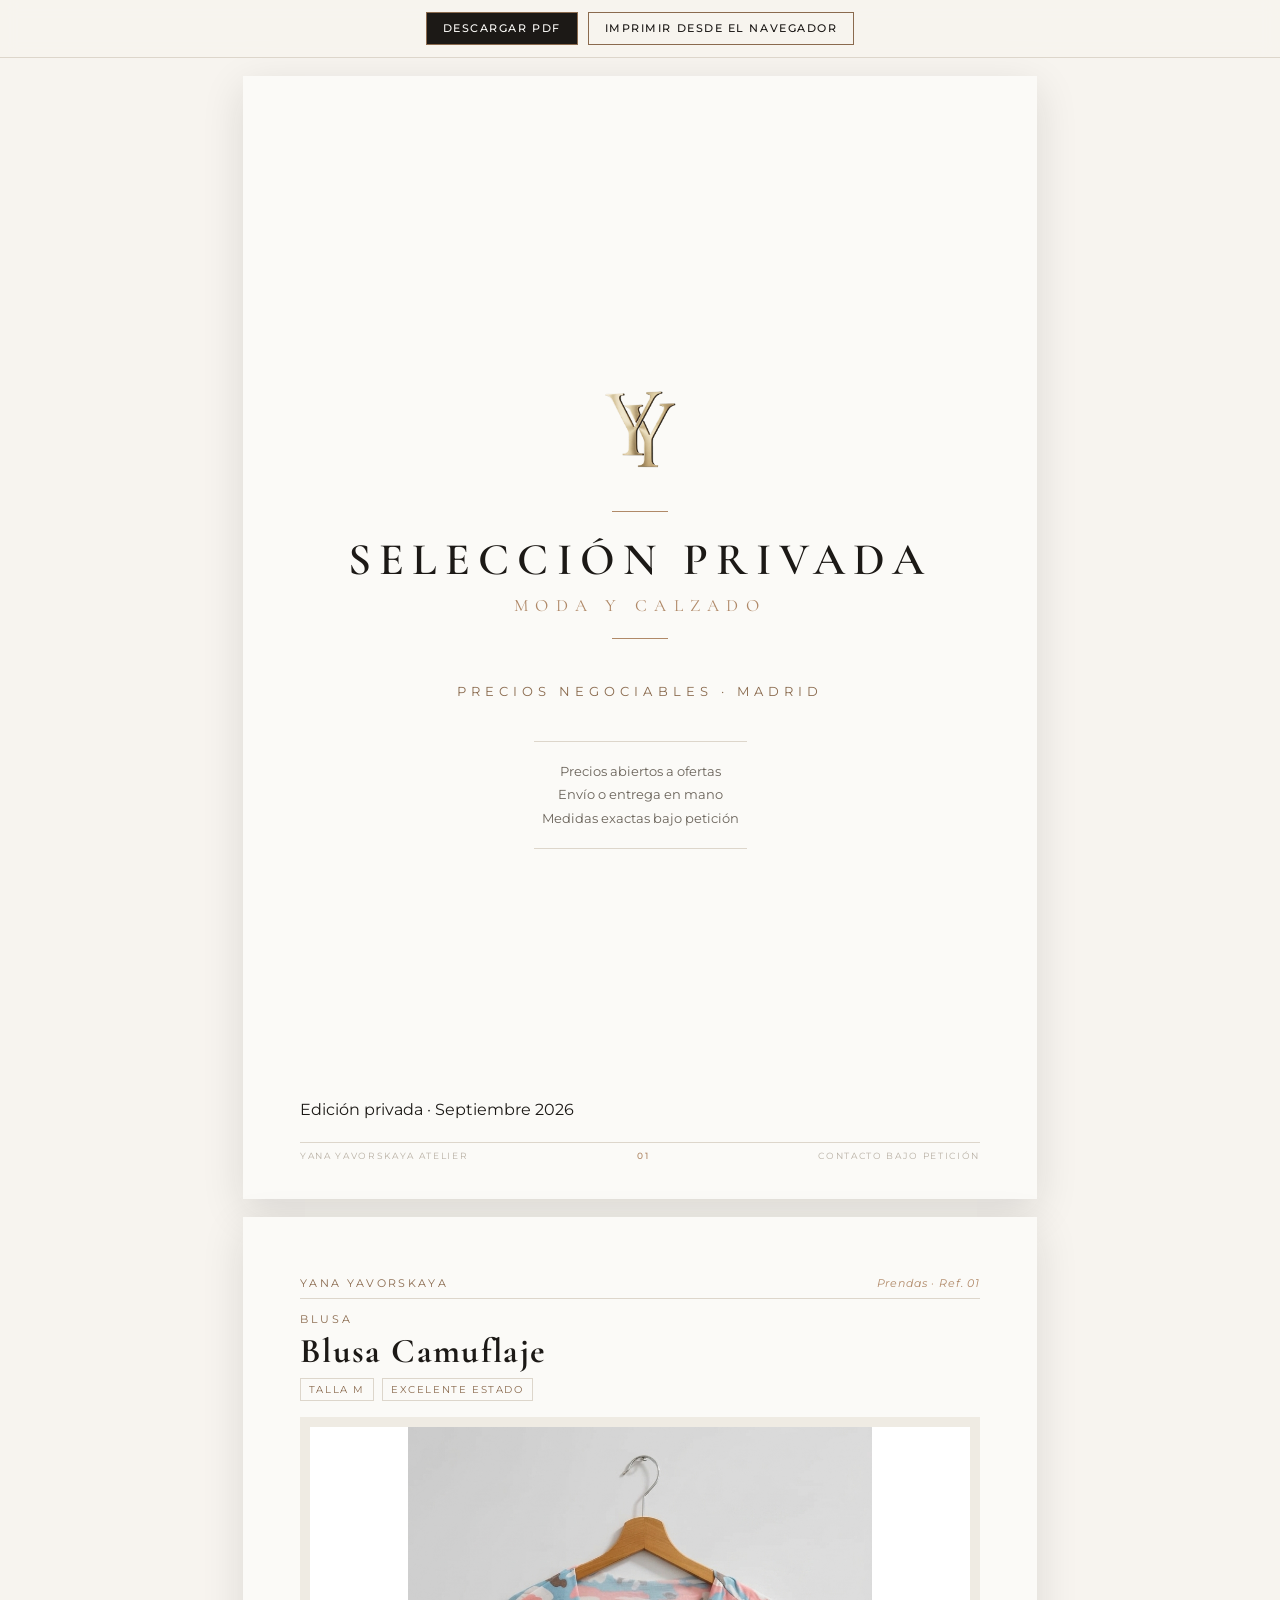
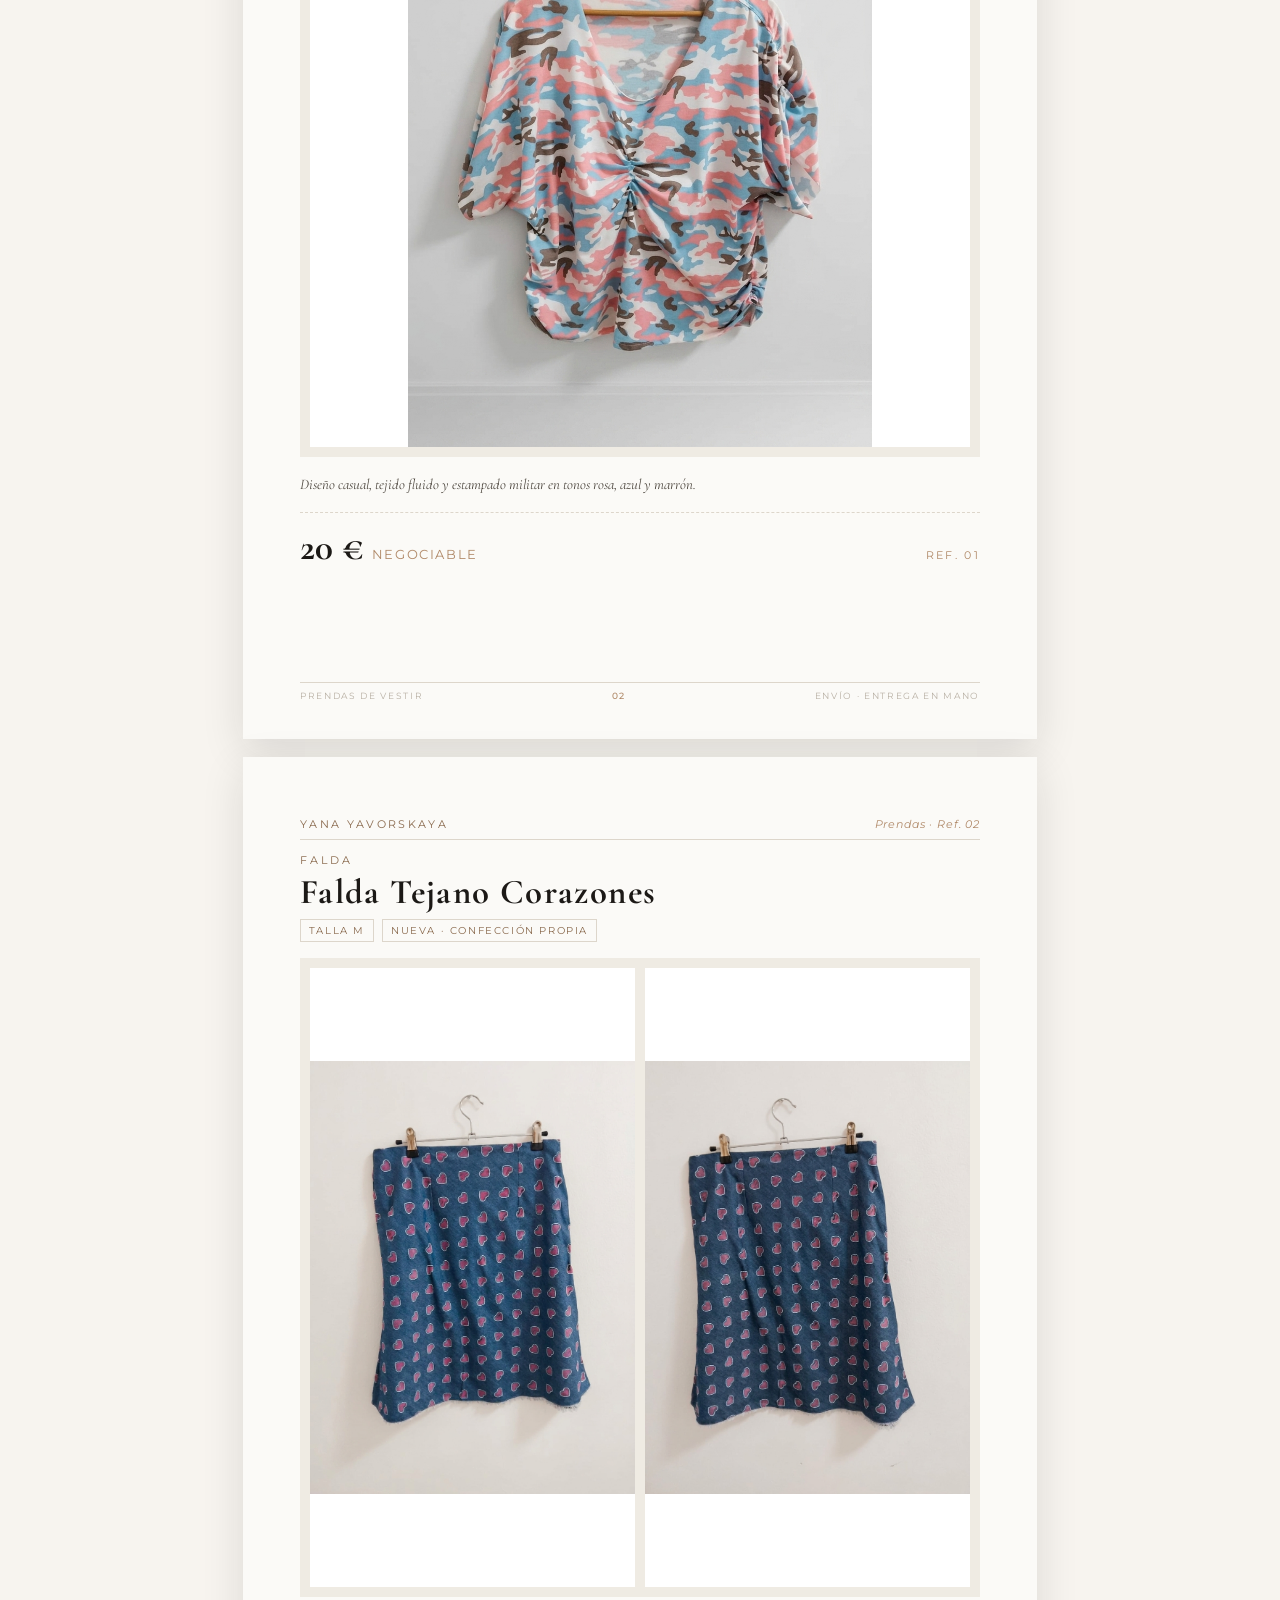
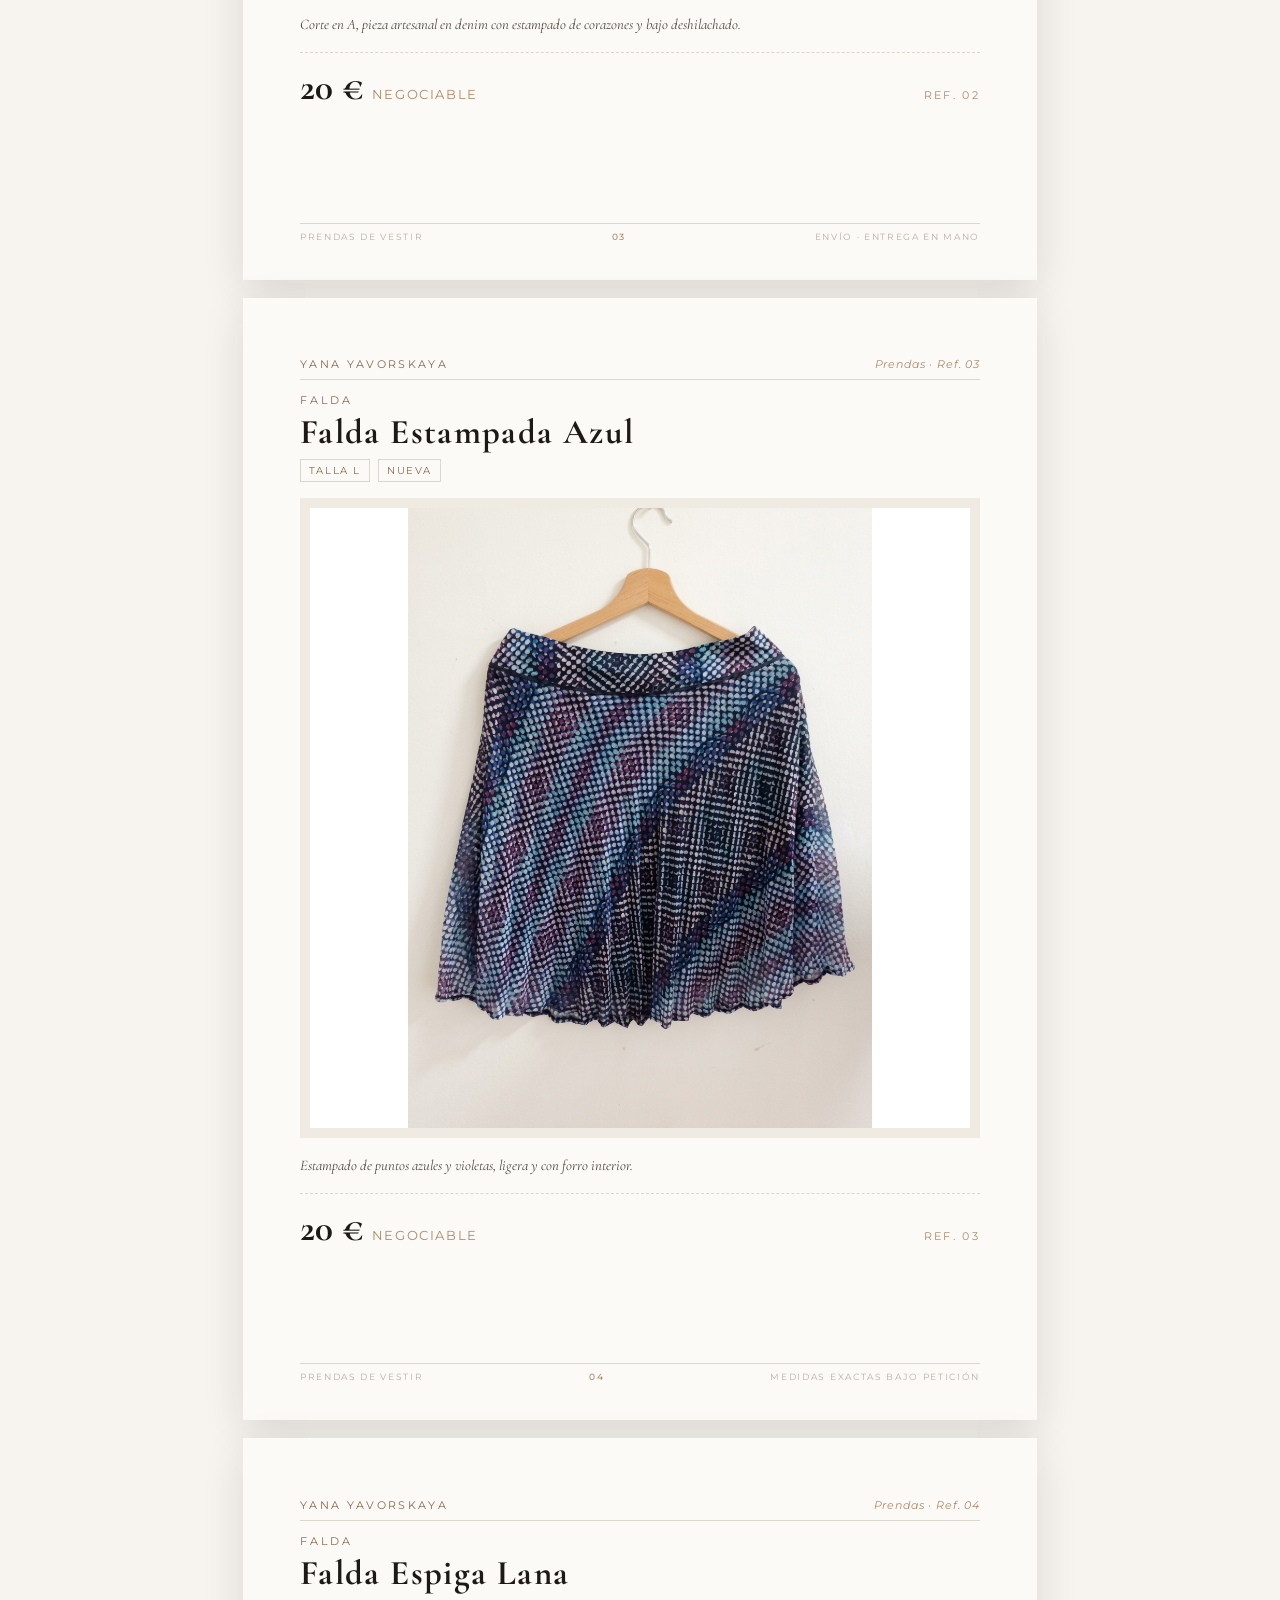
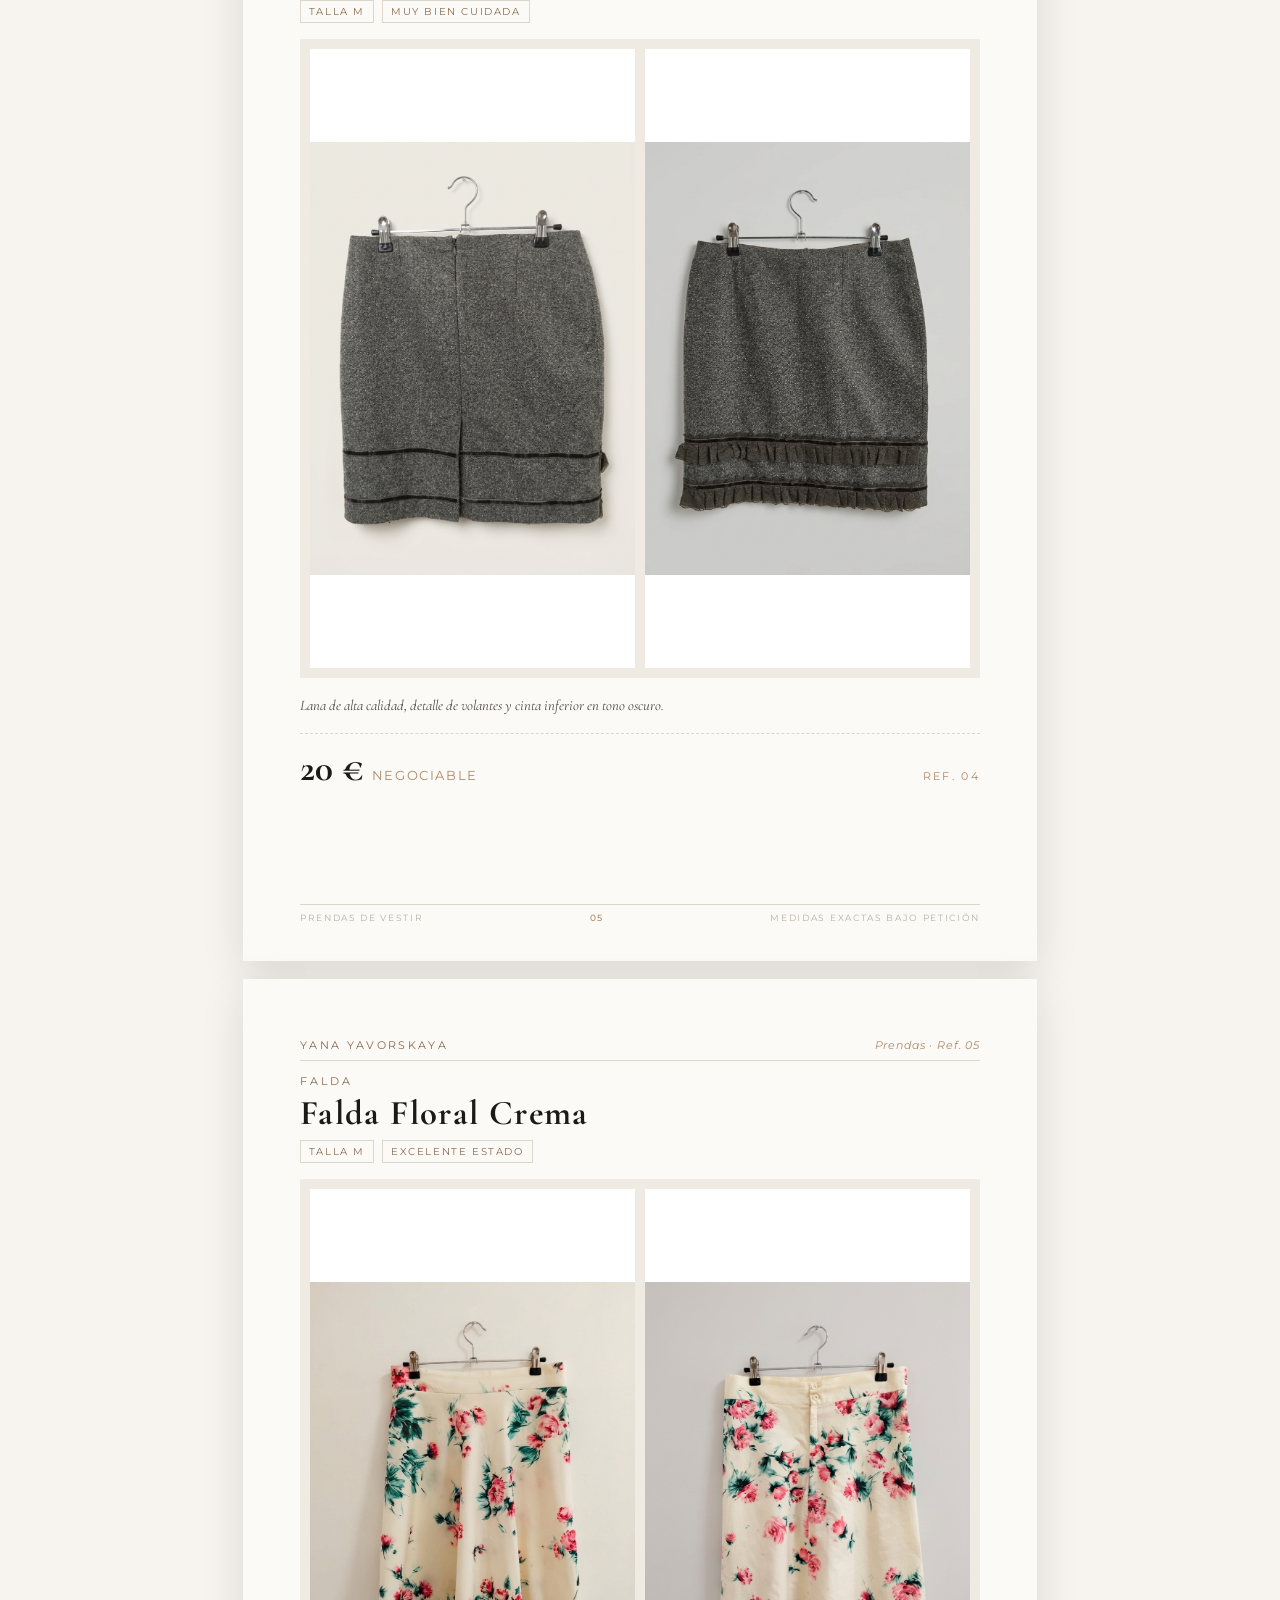
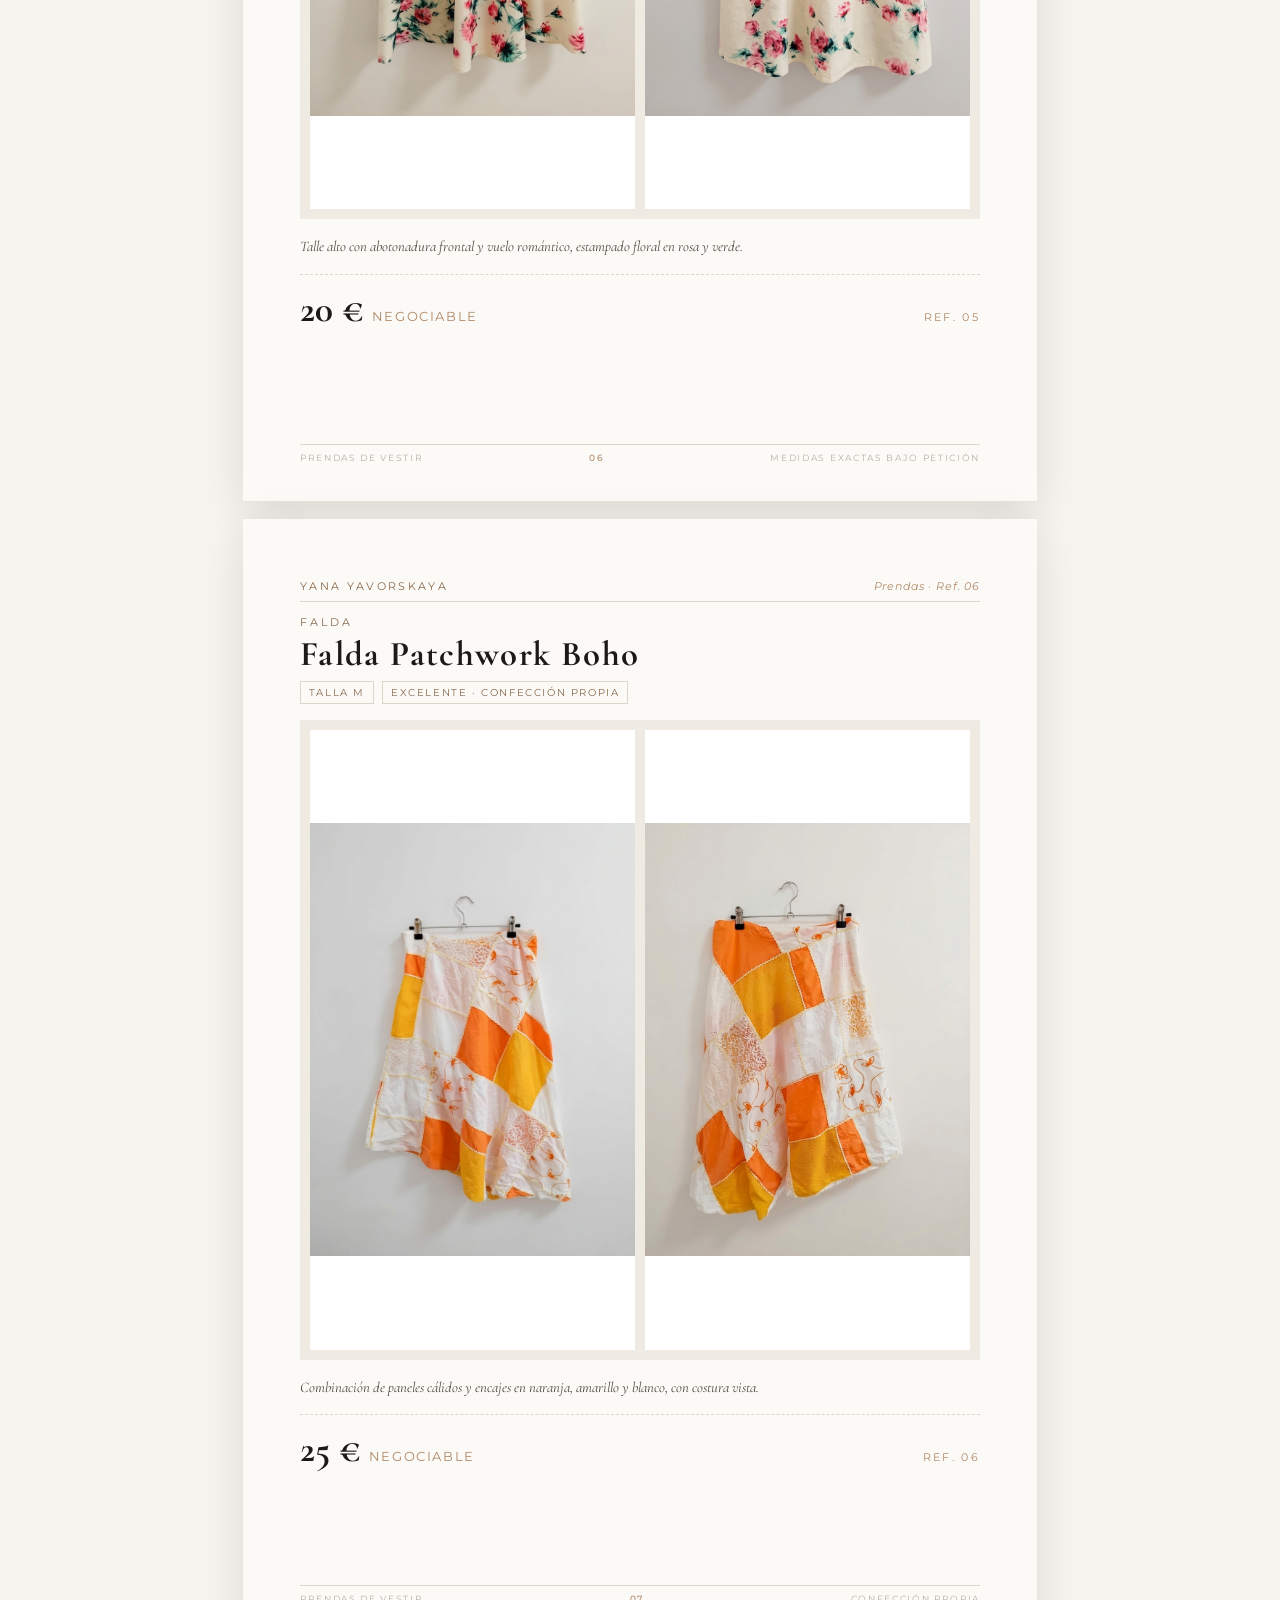
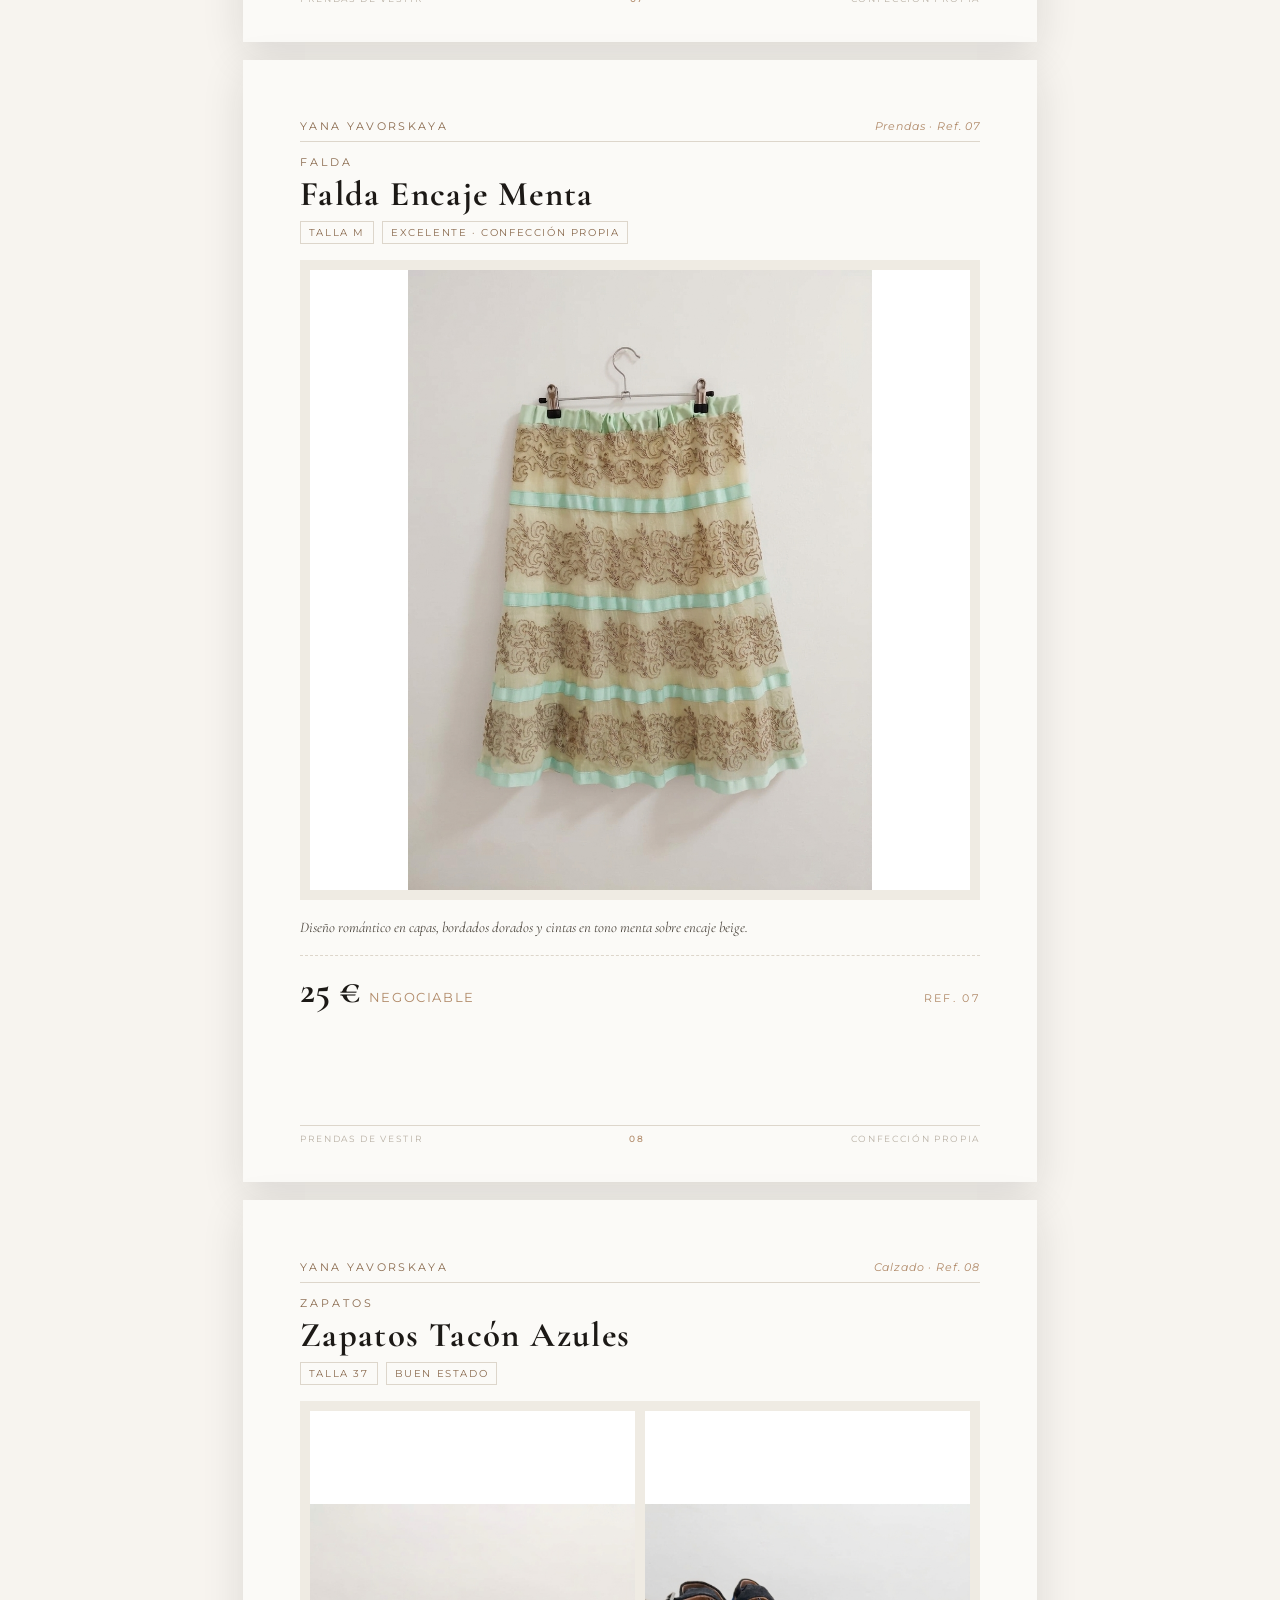
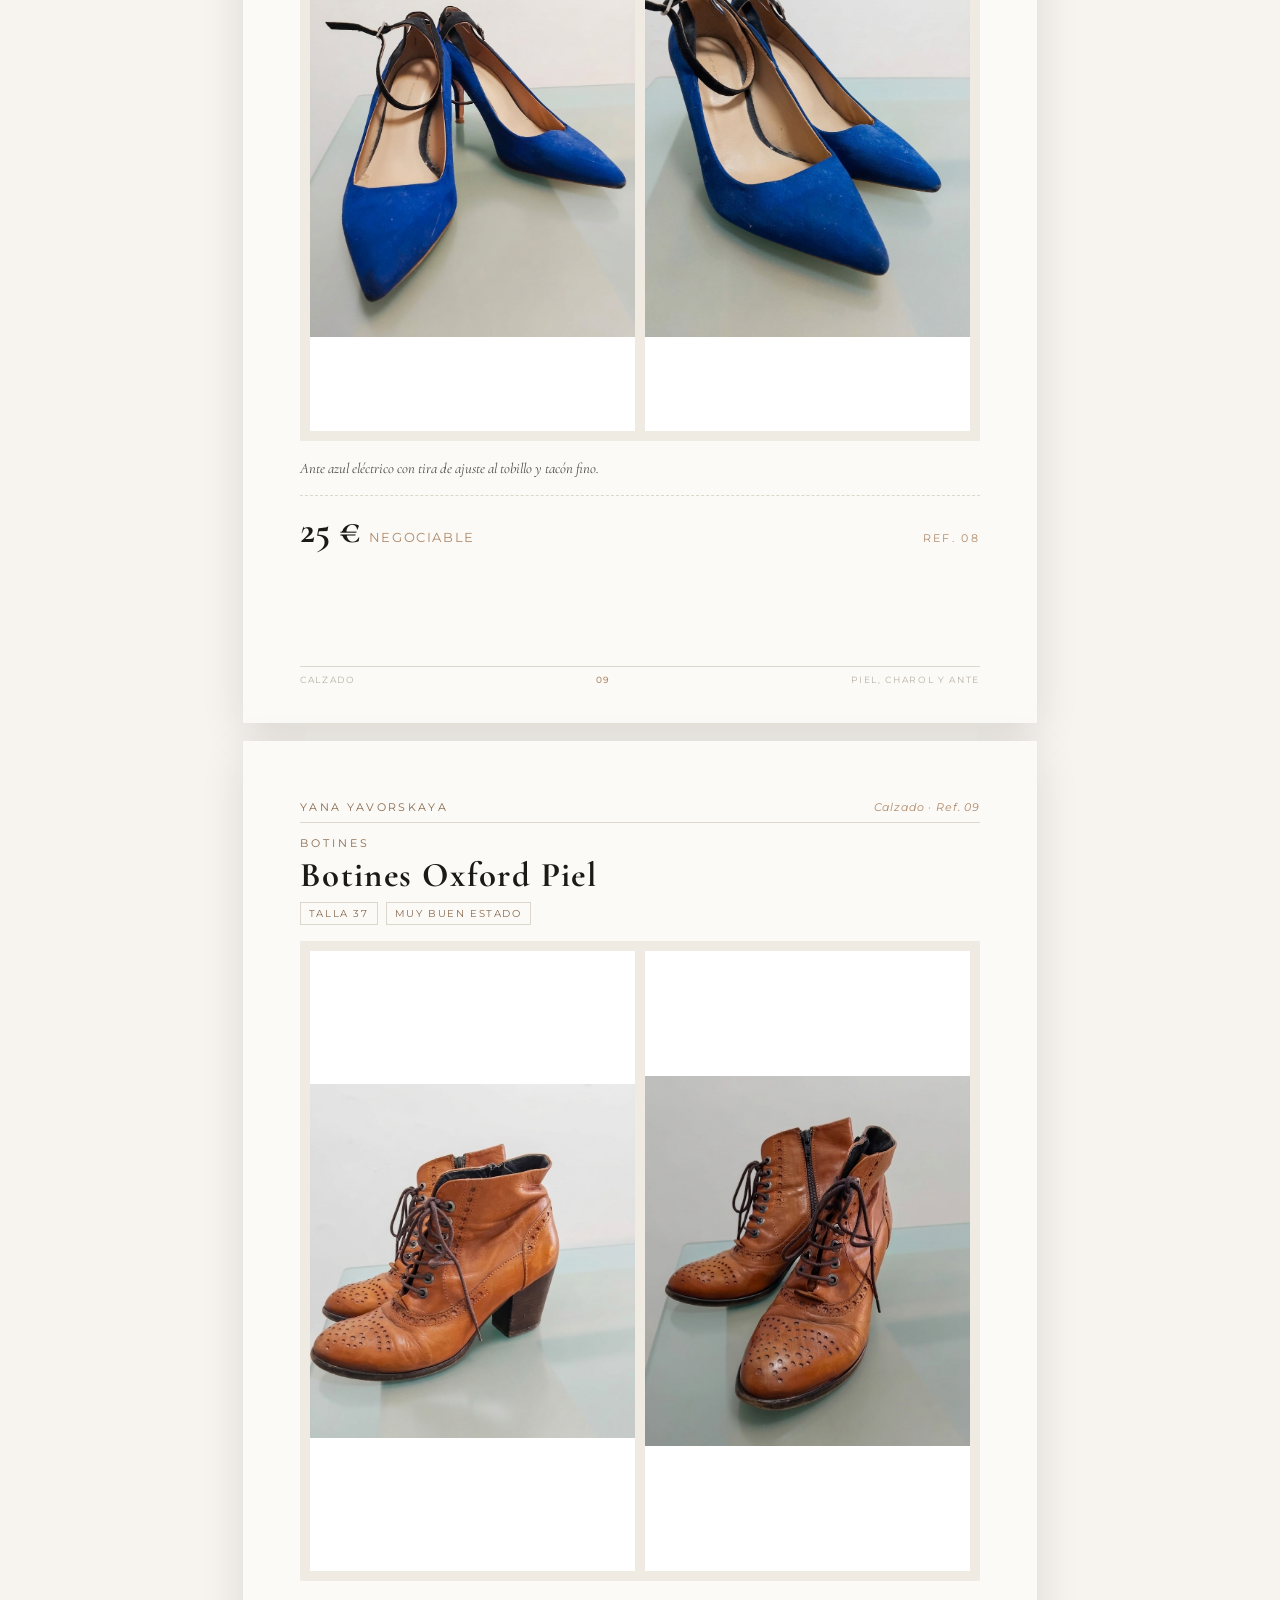
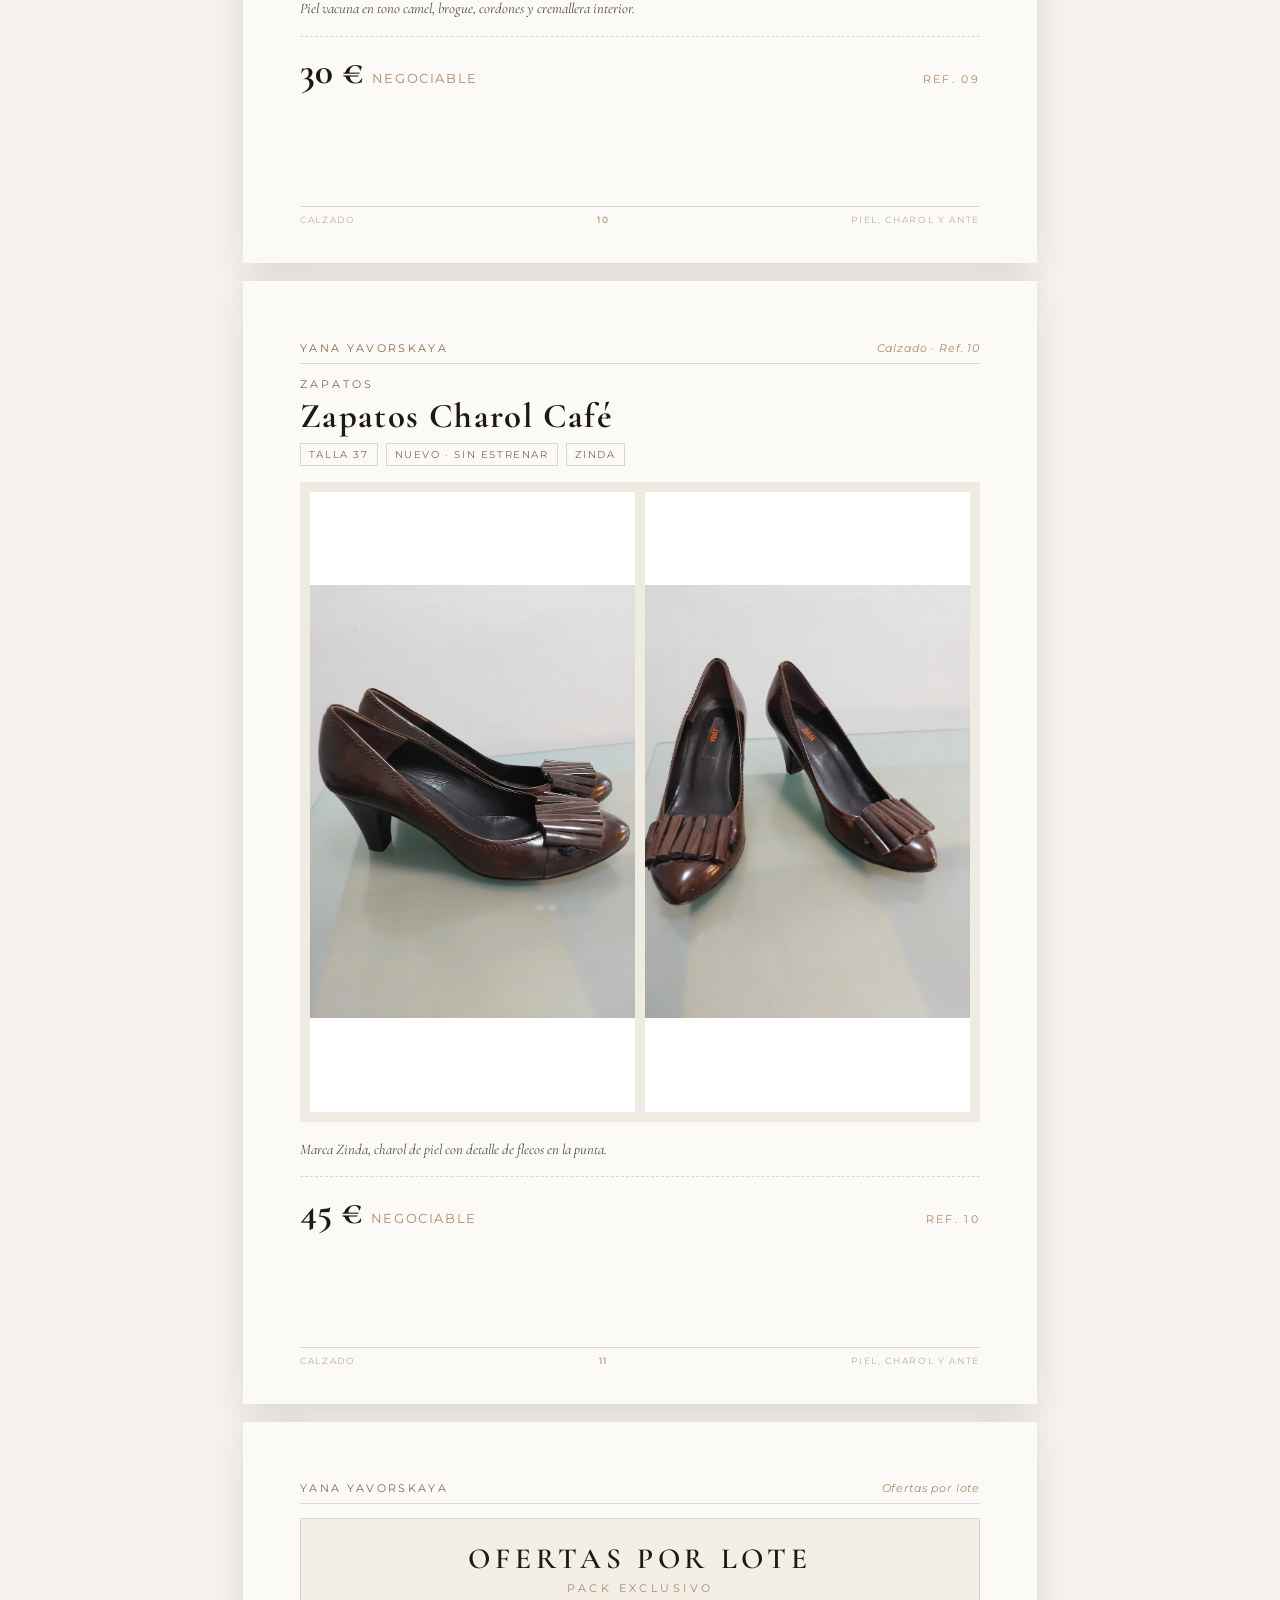
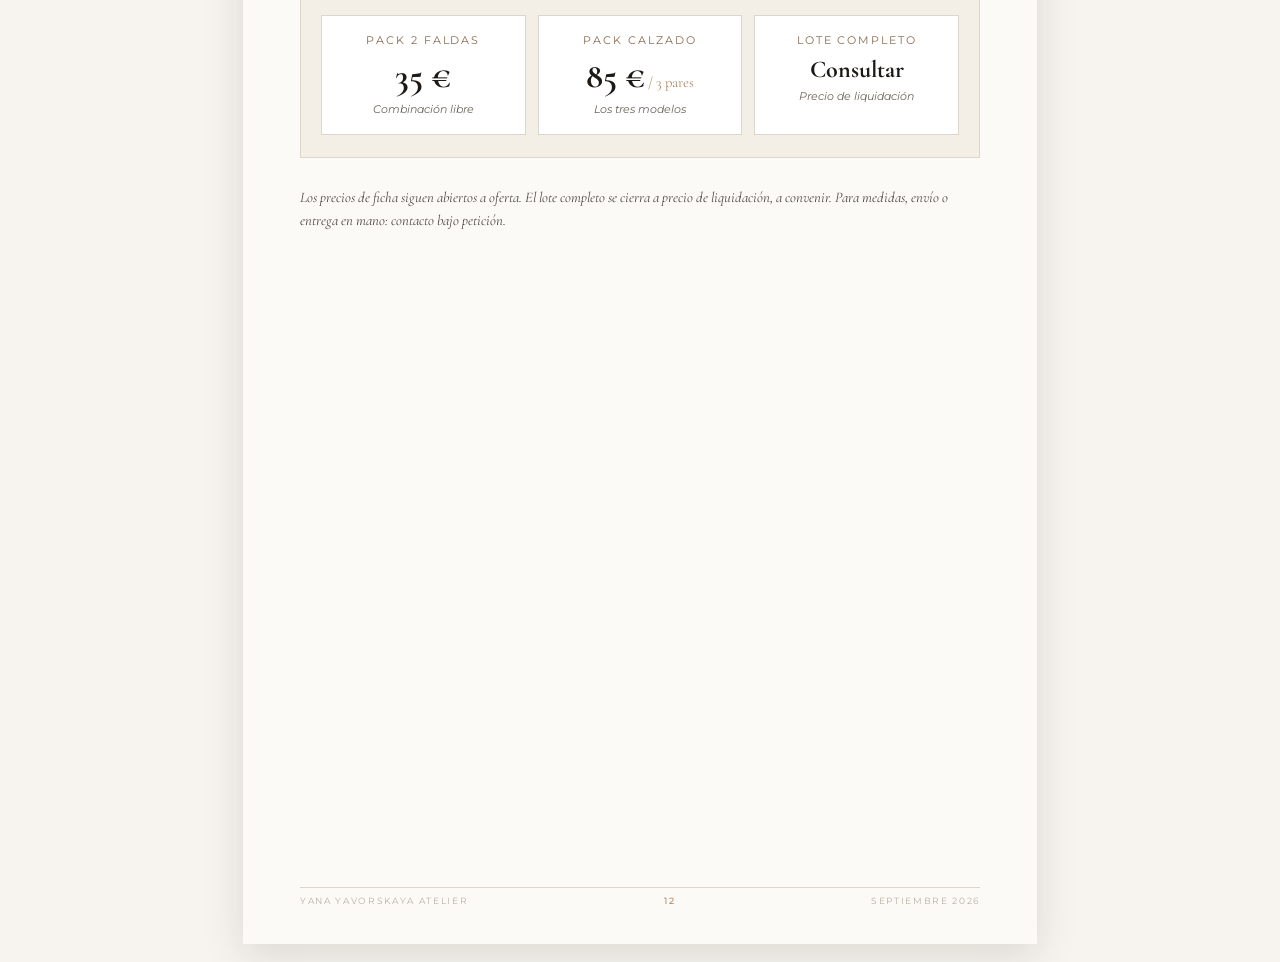
==== images/index.html @ c0d80269 "Publish Yana Atelier static site for GitHub Pages. Co-authored-by: Cursor <cursoragent@cursor.com>" ====
<!DOCTYPE html>
<html lang="es">
<head>
<meta charset="UTF-8">
<meta name="viewport" content="width=device-width, initial-scale=1">
<title>Yana Yavorskaya · Selección privada · Septiembre 2026</title>
<link rel="preconnect" href="https://fonts.googleapis.com">
<link rel="preconnect" href="https://fonts.gstatic.com" crossorigin>
<link href="https://fonts.googleapis.com/css2?family=Cormorant+Garamond:ital,wght@0,400;0,600;0,700;1,400&family=Montserrat:wght@300;400;500;600&display=swap" rel="stylesheet">
<style>
  :root{
    --bg:#f7f4ef; --paper:#fbfaf7; --ink:#1c1916; --muted:#6a635a;
    --line:#ddd6cb; --gold:#b08968; --gold-deep:#8a6a4e;
  }
  *{box-sizing:border-box;margin:0;padding:0;}
  html,body{
    background:var(--bg); color:var(--ink);
    font-family:'Montserrat',system-ui,sans-serif; font-weight:400;
    -webkit-print-color-adjust:exact; print-color-adjust:exact;
  }
  img{max-width:100%; height:auto; display:block; image-rendering:auto;}

  .toolbar{
    position:sticky; top:0; z-index:20;
    display:flex; gap:10px; justify-content:center; flex-wrap:wrap;
    padding:12px 16px;
    background:rgba(247,244,239,.94); backdrop-filter:blur(8px);
    border-bottom:1px solid var(--line);
  }
  .toolbar a, .toolbar button{
    appearance:none; border:1px solid var(--gold-deep);
    background:var(--ink); color:#fbfaf7;
    font:500 11px/1 'Montserrat',sans-serif;
    letter-spacing:.14em; text-transform:uppercase;
    padding:10px 16px; text-decoration:none; cursor:pointer;
  }
  .toolbar a.ghost, .toolbar button.ghost{
    background:transparent; color:var(--ink);
  }

  .sheet{
    width:210mm; min-height:297mm;
    margin:18px auto; padding:16mm 15mm 20mm;
    background:var(--paper);
    box-shadow:0 12px 40px rgba(28,25,22,.12);
    position:relative; page-break-after:always; break-after:page;
  }
  .sheet:last-child{page-break-after:auto; break-after:auto;}

  .header{
    display:flex; justify-content:space-between; align-items:baseline;
    border-bottom:1px solid var(--line); padding-bottom:8px; margin-bottom:14px;
    font-size:8pt; letter-spacing:.22em; text-transform:uppercase; color:var(--gold-deep);
  }
  .header .season{letter-spacing:.08em; font-style:italic; text-transform:none; color:var(--gold);}

  .cover{display:flex; flex-direction:column; align-items:center; justify-content:center; text-align:center; min-height:255mm;}
  .cover .mark{width:72px; height:auto; margin-bottom:18px; opacity:.92;}
  .cover .line{width:56px; height:1px; background:var(--gold); margin:22px auto;}
  .cover h1{
    font-family:'Cormorant Garamond',Georgia,serif; font-weight:600;
    font-size:34pt; letter-spacing:.18em; text-transform:uppercase; line-height:1.15;
  }
  .cover h1 span{display:block; margin-top:10px; font-size:13pt; letter-spacing:.42em; color:var(--gold); font-weight:400;}
  .cover .subtitle{margin-top:22px; font-size:10pt; letter-spacing:.38em; text-transform:uppercase; color:var(--gold-deep);}
  .cover .notes{
    margin-top:42px; max-width:420px; font-size:9.5pt; line-height:1.85; color:var(--muted);
    border-top:1px solid var(--line); border-bottom:1px solid var(--line); padding:18px 8px;
  }
  .cover .edition{position:absolute; bottom:28mm; left:0; right:0; text-align:center;
    font-size:8pt; letter-spacing:.32em; text-transform:uppercase; color:#b8b0a4;}

  .kicker{font-size:8pt; letter-spacing:.28em; text-transform:uppercase; color:var(--gold-deep); margin-bottom:6px;}
  .product-title{
    font-family:'Cormorant Garamond',Georgia,serif; font-weight:700;
    font-size:26pt; letter-spacing:.04em; line-height:1.1; margin-bottom:8px;
  }
  .meta{display:flex; gap:8px; flex-wrap:wrap; margin-bottom:16px;}
  .meta span{
    font-size:7.5pt; letter-spacing:.16em; text-transform:uppercase; color:var(--gold-deep);
    border:1px solid var(--line); padding:4px 8px;
  }

  .gallery{display:grid; gap:10px; margin:4px 0 16px; background:#efebe3; padding:10px; min-height:168mm;}
  .gallery.one{grid-template-columns:1fr;}
  .gallery.two{grid-template-columns:1fr 1fr;}
  .frame{
    background:#fff; min-height:164mm;
    display:flex; align-items:center; justify-content:center; overflow:hidden;
  }
  .frame img{
    width:100%; height:164mm; object-fit:contain; object-position:center;
  }

  .desc{font-size:11pt; line-height:1.55; color:#4d473f; font-family:'Cormorant Garamond',Georgia,serif; font-style:italic; max-width:170mm;}
  .price-row{
    display:flex; justify-content:space-between; align-items:baseline;
    margin-top:16px; padding-top:12px; border-top:1px dashed var(--line);
  }
  .amount{font-family:'Cormorant Garamond',Georgia,serif; font-weight:700; font-size:28pt;}
  .amount small{font-size:10pt; color:var(--gold); font-weight:400; letter-spacing:.12em; text-transform:uppercase; margin-left:8px; font-family:'Montserrat',sans-serif;}
  .tag{font-size:8pt; letter-spacing:.22em; text-transform:uppercase; color:var(--gold);}

  .lots{margin-top:8px; border:1px solid var(--line); padding:22px 20px; background:#f3efe7;}
  .lots h2{font-family:'Cormorant Garamond',Georgia,serif; font-weight:600; font-size:22pt; letter-spacing:.16em; text-transform:uppercase; text-align:center;}
  .lots h2 small{display:block; font-size:8pt; letter-spacing:.32em; color:var(--gold); margin-top:6px; font-weight:400; font-family:'Montserrat',sans-serif;}
  .lots-grid{display:grid; grid-template-columns:repeat(3,1fr); gap:12px; margin-top:20px;}
  .lot{text-align:center; background:#fff; border:1px solid var(--line); padding:18px 10px;}
  .lot .name{font-size:8pt; letter-spacing:.18em; text-transform:uppercase; color:var(--gold-deep);}
  .lot .val{font-family:'Cormorant Garamond',Georgia,serif; font-weight:700; font-size:26pt; margin-top:8px;}
  .lot .val.sm{font-size:18pt;}
  .lot .note{font-size:8pt; color:var(--muted); margin-top:6px; font-style:italic;}

  .footer{
    position:absolute; left:15mm; right:15mm; bottom:10mm;
    display:flex; justify-content:space-between; align-items:center;
    font-size:7pt; letter-spacing:.18em; text-transform:uppercase; color:#b8b0a4;
    border-top:1px solid var(--line); padding-top:7px;
  }
  .footer .num{color:var(--gold); font-weight:500;}

  @media screen and (max-width:900px){
    .sheet{width:auto; min-height:0; margin:12px; padding:22px 16px 48px;}
    .cover{min-height:70vh;}
    .cover h1{font-size:28px; letter-spacing:.12em;}
    .gallery, .gallery.two{grid-template-columns:1fr; min-height:0;}
    .frame{min-height:0;}
    .frame img{height:auto; max-height:78vh;}
    .lots-grid{grid-template-columns:1fr;}
  }

  @media print{
    .toolbar{display:none !important;}
    html,body{background:#fff;}
    .sheet{
      width:210mm; min-height:297mm; margin:0; padding:16mm 15mm 20mm;
      box-shadow:none; background:var(--paper);
    }
  }
  @page{size:A4 portrait; margin:0;}
</style>
</head>
<body>

<nav class="toolbar">
  <a href="catalogo.pdf" download>Descargar PDF</a>
  <button type="button" class="ghost" onclick="window.print()">Imprimir desde el navegador</button>
</nav>

<section class="sheet">
  <div class="cover">
    <img class="mark" src="../logo-yy.png" alt="Yana Yavorskaya">
    <div class="line"></div>
    <h1>Selección privada<span>Moda y calzado</span></h1>
    <div class="line"></div>
    <div class="subtitle">Precios negociables · Madrid</div>
    <div class="notes">
      Precios abiertos a ofertas<br>
      Envío o entrega en mano<br>
      Medidas exactas bajo petición
    </div>
  </div>
  <div class="edition">Edición privada · Septiembre 2026</div>
  <div class="footer"><span>Yana Yavorskaya Atelier</span><span class="num">01</span><span>Contacto bajo petición</span></div>
</section>

<section class="sheet">
  <div class="header"><span>Yana Yavorskaya</span><span class="season">Prendas · Ref. 01</span></div>
  <div class="kicker">Blusa</div>
  <h2 class="product-title">Blusa Camuflaje</h2>
  <div class="meta"><span>Talla M</span><span>Excelente estado</span></div>
  <div class="gallery one"><div class="frame"><img src="blusa-camuflaje.jpeg" alt="Blusa camuflaje en tonos rosa, azul y marrón"></div></div>
  <p class="desc">Diseño casual, tejido fluido y estampado militar en tonos rosa, azul y marrón.</p>
  <div class="price-row"><span class="amount">20 €<small>negociable</small></span><span class="tag">Ref. 01</span></div>
  <div class="footer"><span>Prendas de vestir</span><span class="num">02</span><span>Envío · Entrega en mano</span></div>
</section>

<section class="sheet">
  <div class="header"><span>Yana Yavorskaya</span><span class="season">Prendas · Ref. 02</span></div>
  <div class="kicker">Falda</div>
  <h2 class="product-title">Falda Tejano Corazones</h2>
  <div class="meta"><span>Talla M</span><span>Nueva · Confección propia</span></div>
  <div class="gallery two">
    <div class="frame"><img src="falda-tejano-1.jpeg" alt="Falda tejano corazones, vista frontal"></div>
    <div class="frame"><img src="falda-tejano-2.jpeg" alt="Falda tejano corazones, detalle"></div>
  </div>
  <p class="desc">Corte en A, pieza artesanal en denim con estampado de corazones y bajo deshilachado.</p>
  <div class="price-row"><span class="amount">20 €<small>negociable</small></span><span class="tag">Ref. 02</span></div>
  <div class="footer"><span>Prendas de vestir</span><span class="num">03</span><span>Envío · Entrega en mano</span></div>
</section>

<section class="sheet">
  <div class="header"><span>Yana Yavorskaya</span><span class="season">Prendas · Ref. 03</span></div>
  <div class="kicker">Falda</div>
  <h2 class="product-title">Falda Estampada Azul</h2>
  <div class="meta"><span>Talla L</span><span>Nueva</span></div>
  <div class="gallery one"><div class="frame"><img src="falda-estampada-azul.jpeg" alt="Falda estampada azul y violeta"></div></div>
  <p class="desc">Estampado de puntos azules y violetas, ligera y con forro interior.</p>
  <div class="price-row"><span class="amount">20 €<small>negociable</small></span><span class="tag">Ref. 03</span></div>
  <div class="footer"><span>Prendas de vestir</span><span class="num">04</span><span>Medidas exactas bajo petición</span></div>
</section>

<section class="sheet">
  <div class="header"><span>Yana Yavorskaya</span><span class="season">Prendas · Ref. 04</span></div>
  <div class="kicker">Falda</div>
  <h2 class="product-title">Falda Espiga Lana</h2>
  <div class="meta"><span>Talla M</span><span>Muy bien cuidada</span></div>
  <div class="gallery two">
    <div class="frame"><img src="falda-espiga-1.jpeg" alt="Falda de lana espiga, vista posterior"></div>
    <div class="frame"><img src="falda-espiga-2.jpeg" alt="Falda de lana espiga, detalle de cinta y encaje"></div>
  </div>
  <p class="desc">Lana de alta calidad, detalle de volantes y cinta inferior en tono oscuro.</p>
  <div class="price-row"><span class="amount">20 €<small>negociable</small></span><span class="tag">Ref. 04</span></div>
  <div class="footer"><span>Prendas de vestir</span><span class="num">05</span><span>Medidas exactas bajo petición</span></div>
</section>

<section class="sheet">
  <div class="header"><span>Yana Yavorskaya</span><span class="season">Prendas · Ref. 05</span></div>
  <div class="kicker">Falda</div>
  <h2 class="product-title">Falda Floral Crema</h2>
  <div class="meta"><span>Talla M</span><span>Excelente estado</span></div>
  <div class="gallery two">
    <div class="frame"><img src="falda-floral-1.jpeg" alt="Falda floral crema, vista general"></div>
    <div class="frame"><img src="falda-floral-2.jpeg" alt="Falda floral crema, talle y botones"></div>
  </div>
  <p class="desc">Talle alto con abotonadura frontal y vuelo romántico, estampado floral en rosa y verde.</p>
  <div class="price-row"><span class="amount">20 €<small>negociable</small></span><span class="tag">Ref. 05</span></div>
  <div class="footer"><span>Prendas de vestir</span><span class="num">06</span><span>Medidas exactas bajo petición</span></div>
</section>

<section class="sheet">
  <div class="header"><span>Yana Yavorskaya</span><span class="season">Prendas · Ref. 06</span></div>
  <div class="kicker">Falda</div>
  <h2 class="product-title">Falda Patchwork Boho</h2>
  <div class="meta"><span>Talla M</span><span>Excelente · Confección propia</span></div>
  <div class="gallery two">
    <div class="frame"><img src="falda-patchwork-1.jpeg" alt="Falda patchwork naranja y blanco"></div>
    <div class="frame"><img src="falda-patchwork-2.jpeg" alt="Falda patchwork, detalle de encaje y bordado"></div>
  </div>
  <p class="desc">Combinación de paneles cálidos y encajes en naranja, amarillo y blanco, con costura vista.</p>
  <div class="price-row"><span class="amount">25 €<small>negociable</small></span><span class="tag">Ref. 06</span></div>
  <div class="footer"><span>Prendas de vestir</span><span class="num">07</span><span>Confección propia</span></div>
</section>

<section class="sheet">
  <div class="header"><span>Yana Yavorskaya</span><span class="season">Prendas · Ref. 07</span></div>
  <div class="kicker">Falda</div>
  <h2 class="product-title">Falda Encaje Menta</h2>
  <div class="meta"><span>Talla M</span><span>Excelente · Confección propia</span></div>
  <div class="gallery one"><div class="frame"><img src="falda-encaje-menta.jpeg" alt="Falda de encaje beige con cintas menta"></div></div>
  <p class="desc">Diseño romántico en capas, bordados dorados y cintas en tono menta sobre encaje beige.</p>
  <div class="price-row"><span class="amount">25 €<small>negociable</small></span><span class="tag">Ref. 07</span></div>
  <div class="footer"><span>Prendas de vestir</span><span class="num">08</span><span>Confección propia</span></div>
</section>

<section class="sheet">
  <div class="header"><span>Yana Yavorskaya</span><span class="season">Calzado · Ref. 08</span></div>
  <div class="kicker">Zapatos</div>
  <h2 class="product-title">Zapatos Tacón Azules</h2>
  <div class="meta"><span>Talla 37</span><span>Buen estado</span></div>
  <div class="gallery two">
    <div class="frame"><img src="zapatos-tacon-1.jpeg" alt="Zapatos de tacón azul eléctrico, vista interior"></div>
    <div class="frame"><img src="zapatos-tacon-2.jpeg" alt="Zapatos de tacón azul eléctrico, perfil"></div>
  </div>
  <p class="desc">Ante azul eléctrico con tira de ajuste al tobillo y tacón fino.</p>
  <div class="price-row"><span class="amount">25 €<small>negociable</small></span><span class="tag">Ref. 08</span></div>
  <div class="footer"><span>Calzado</span><span class="num">09</span><span>Piel, charol y ante</span></div>
</section>

<section class="sheet">
  <div class="header"><span>Yana Yavorskaya</span><span class="season">Calzado · Ref. 09</span></div>
  <div class="kicker">Botines</div>
  <h2 class="product-title">Botines Oxford Piel</h2>
  <div class="meta"><span>Talla 37</span><span>Muy buen estado</span></div>
  <div class="gallery two">
    <div class="frame"><img src="botines-oxford-1.jpeg" alt="Botines oxford de piel, tres cuartos"></div>
    <div class="frame"><img src="botines-oxford-2.jpeg" alt="Botines oxford de piel, perfil"></div>
  </div>
  <p class="desc">Piel vacuna en tono camel, brogue, cordones y cremallera interior.</p>
  <div class="price-row"><span class="amount">30 €<small>negociable</small></span><span class="tag">Ref. 09</span></div>
  <div class="footer"><span>Calzado</span><span class="num">10</span><span>Piel, charol y ante</span></div>
</section>

<section class="sheet">
  <div class="header"><span>Yana Yavorskaya</span><span class="season">Calzado · Ref. 10</span></div>
  <div class="kicker">Zapatos</div>
  <h2 class="product-title">Zapatos Charol Café</h2>
  <div class="meta"><span>Talla 37</span><span>Nuevo · Sin estrenar</span><span>Zinda</span></div>
  <div class="gallery two">
    <div class="frame"><img src="zapatos-charol-1.jpeg" alt="Zapatos charol café Zinda, frente"></div>
    <div class="frame"><img src="zapatos-charol-2.jpeg" alt="Zapatos charol café Zinda, perfil"></div>
  </div>
  <p class="desc">Marca Zinda, charol de piel con detalle de flecos en la punta.</p>
  <div class="price-row"><span class="amount">45 €<small>negociable</small></span><span class="tag">Ref. 10</span></div>
  <div class="footer"><span>Calzado</span><span class="num">11</span><span>Piel, charol y ante</span></div>
</section>

<section class="sheet">
  <div class="header"><span>Yana Yavorskaya</span><span class="season">Ofertas por lote</span></div>
  <div class="lots">
    <h2>Ofertas por lote<small>Pack exclusivo</small></h2>
    <div class="lots-grid">
      <div class="lot">
        <div class="name">Pack 2 faldas</div>
        <div class="val">35 €</div>
        <div class="note">Combinación libre</div>
      </div>
      <div class="lot">
        <div class="name">Pack calzado</div>
        <div class="val">85 €<small style="font-size:11pt;color:var(--gold);font-weight:400;"> / 3 pares</small></div>
        <div class="note">Los tres modelos</div>
      </div>
      <div class="lot">
        <div class="name">Lote completo</div>
        <div class="val sm">Consultar</div>
        <div class="note">Precio de liquidación</div>
      </div>
    </div>
  </div>
  <p class="desc" style="margin-top:28px;max-width:none;">
    Los precios de ficha siguen abiertos a oferta. El lote completo se cierra a precio de liquidación, a convenir.
    Para medidas, envío o entrega en mano: contacto bajo petición.
  </p>
  <div class="footer"><span>Yana Yavorskaya Atelier</span><span class="num">12</span><span>Septiembre 2026</span></div>
</section>

</body>
</html>
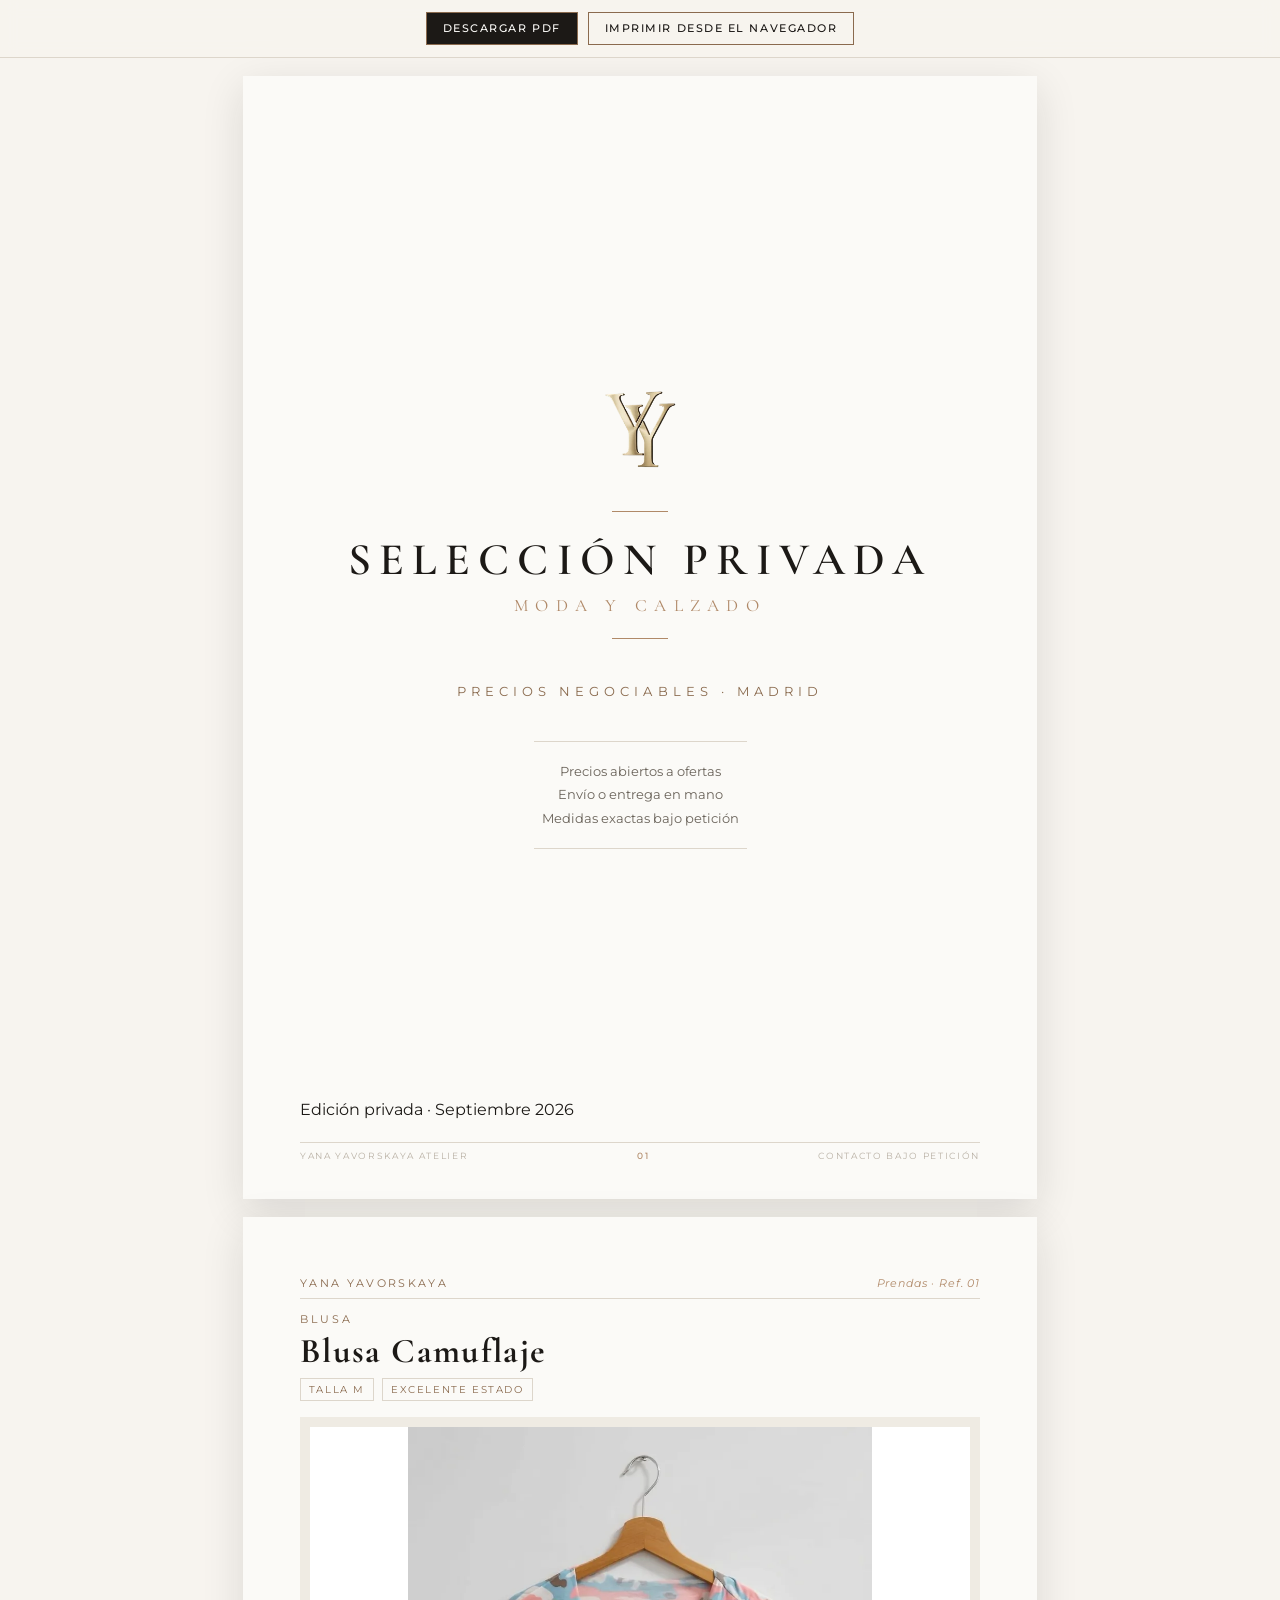
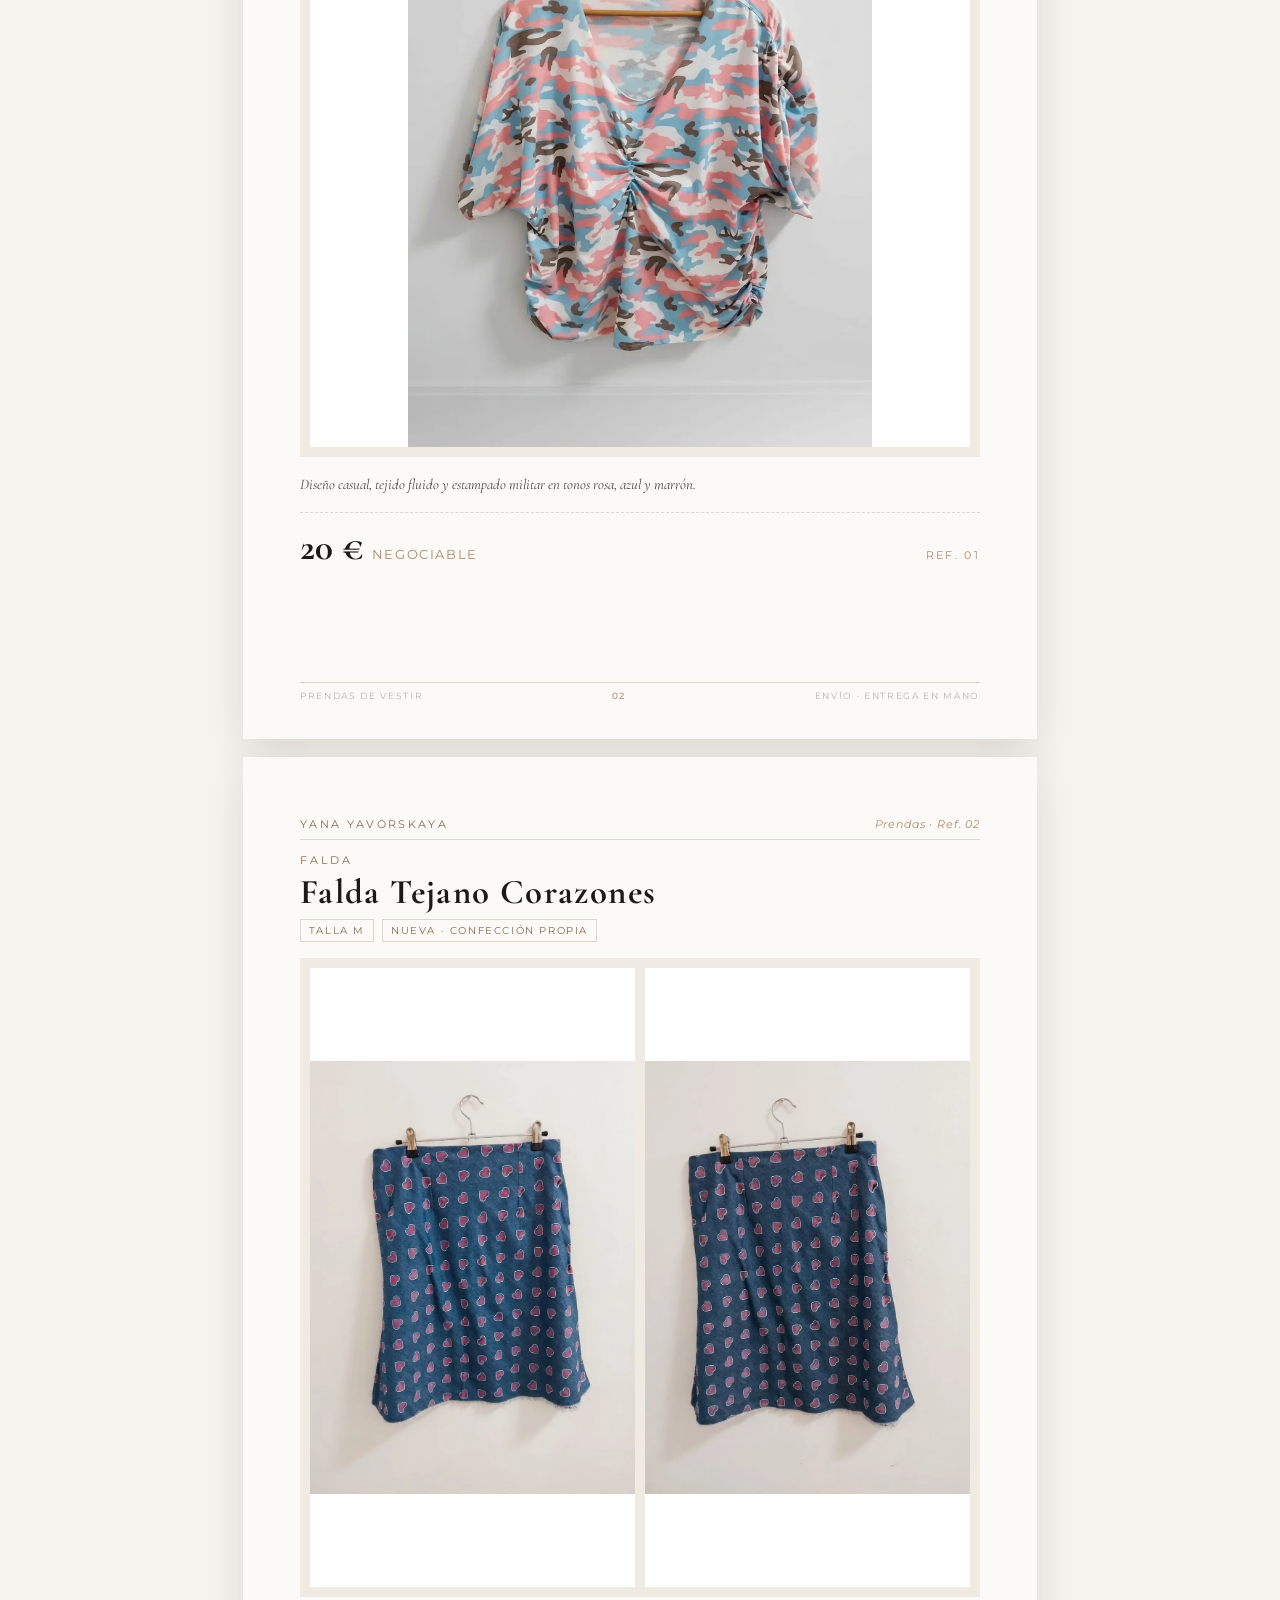
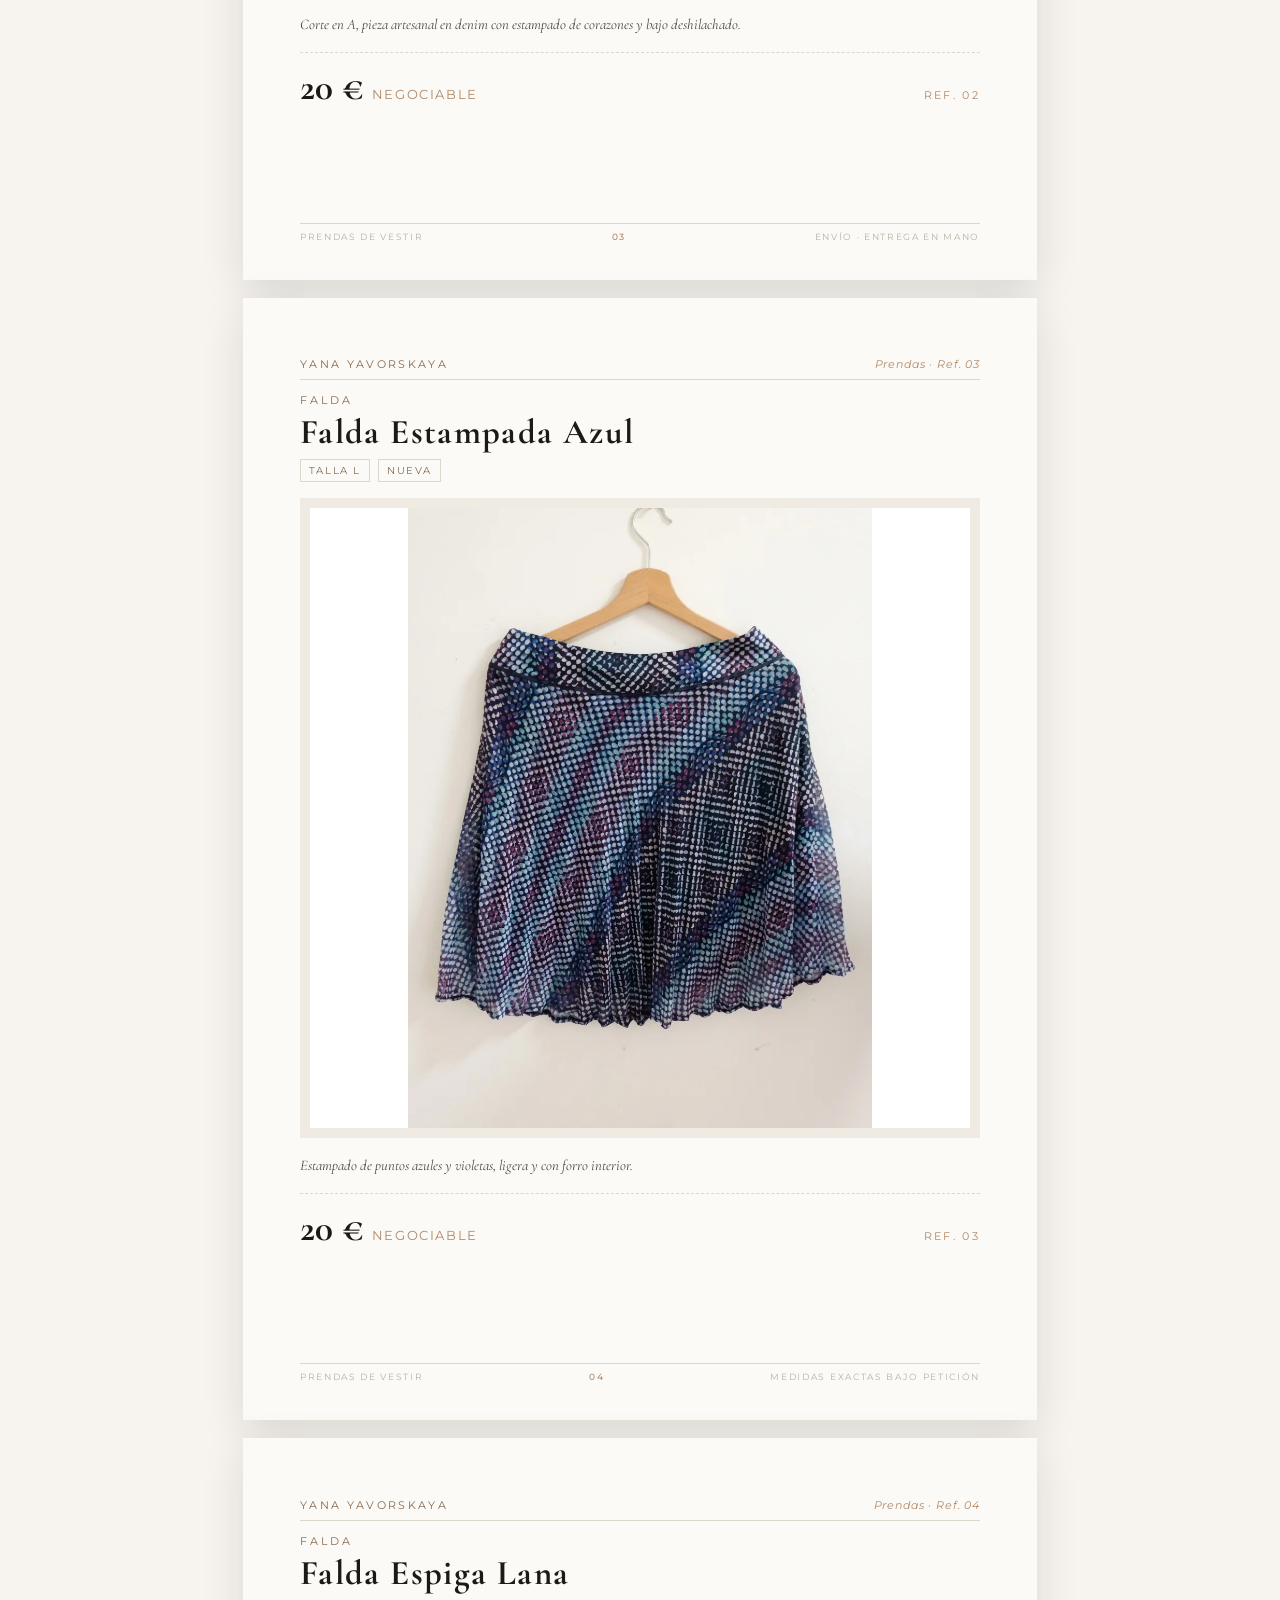
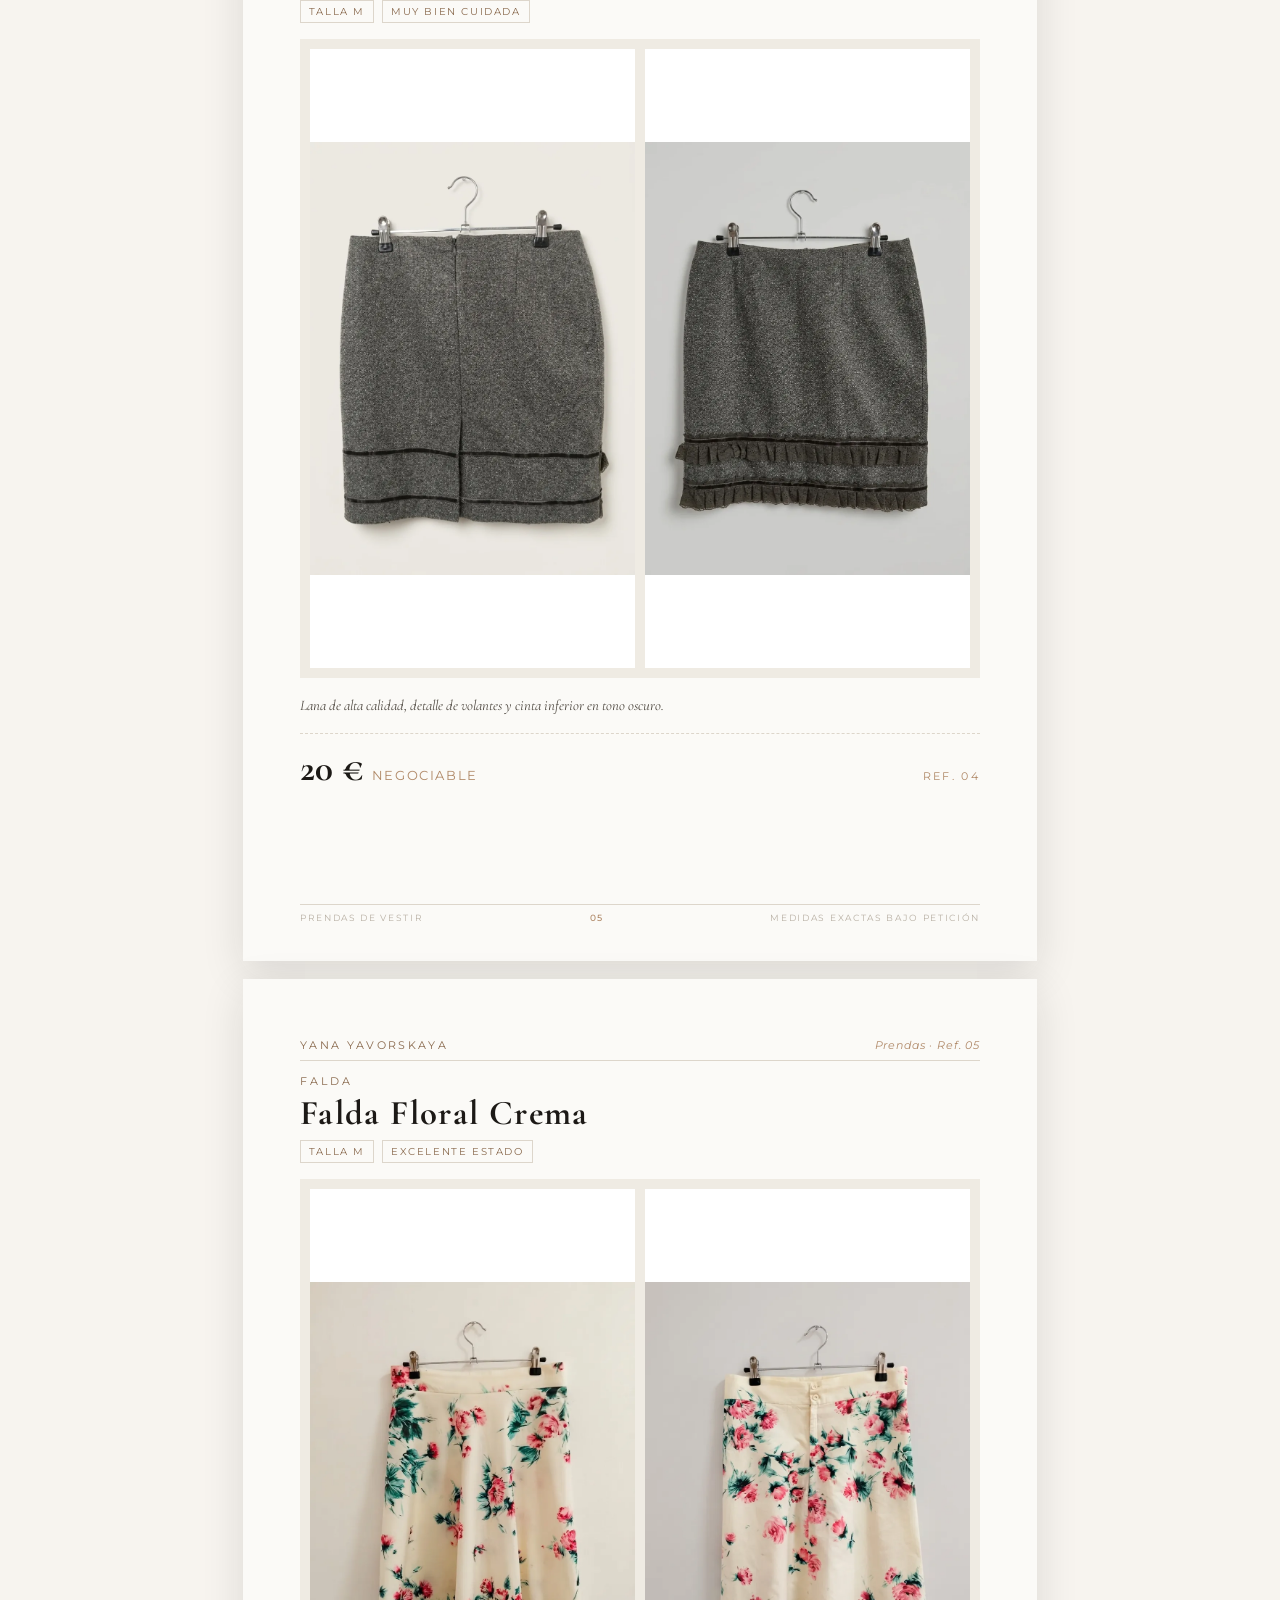
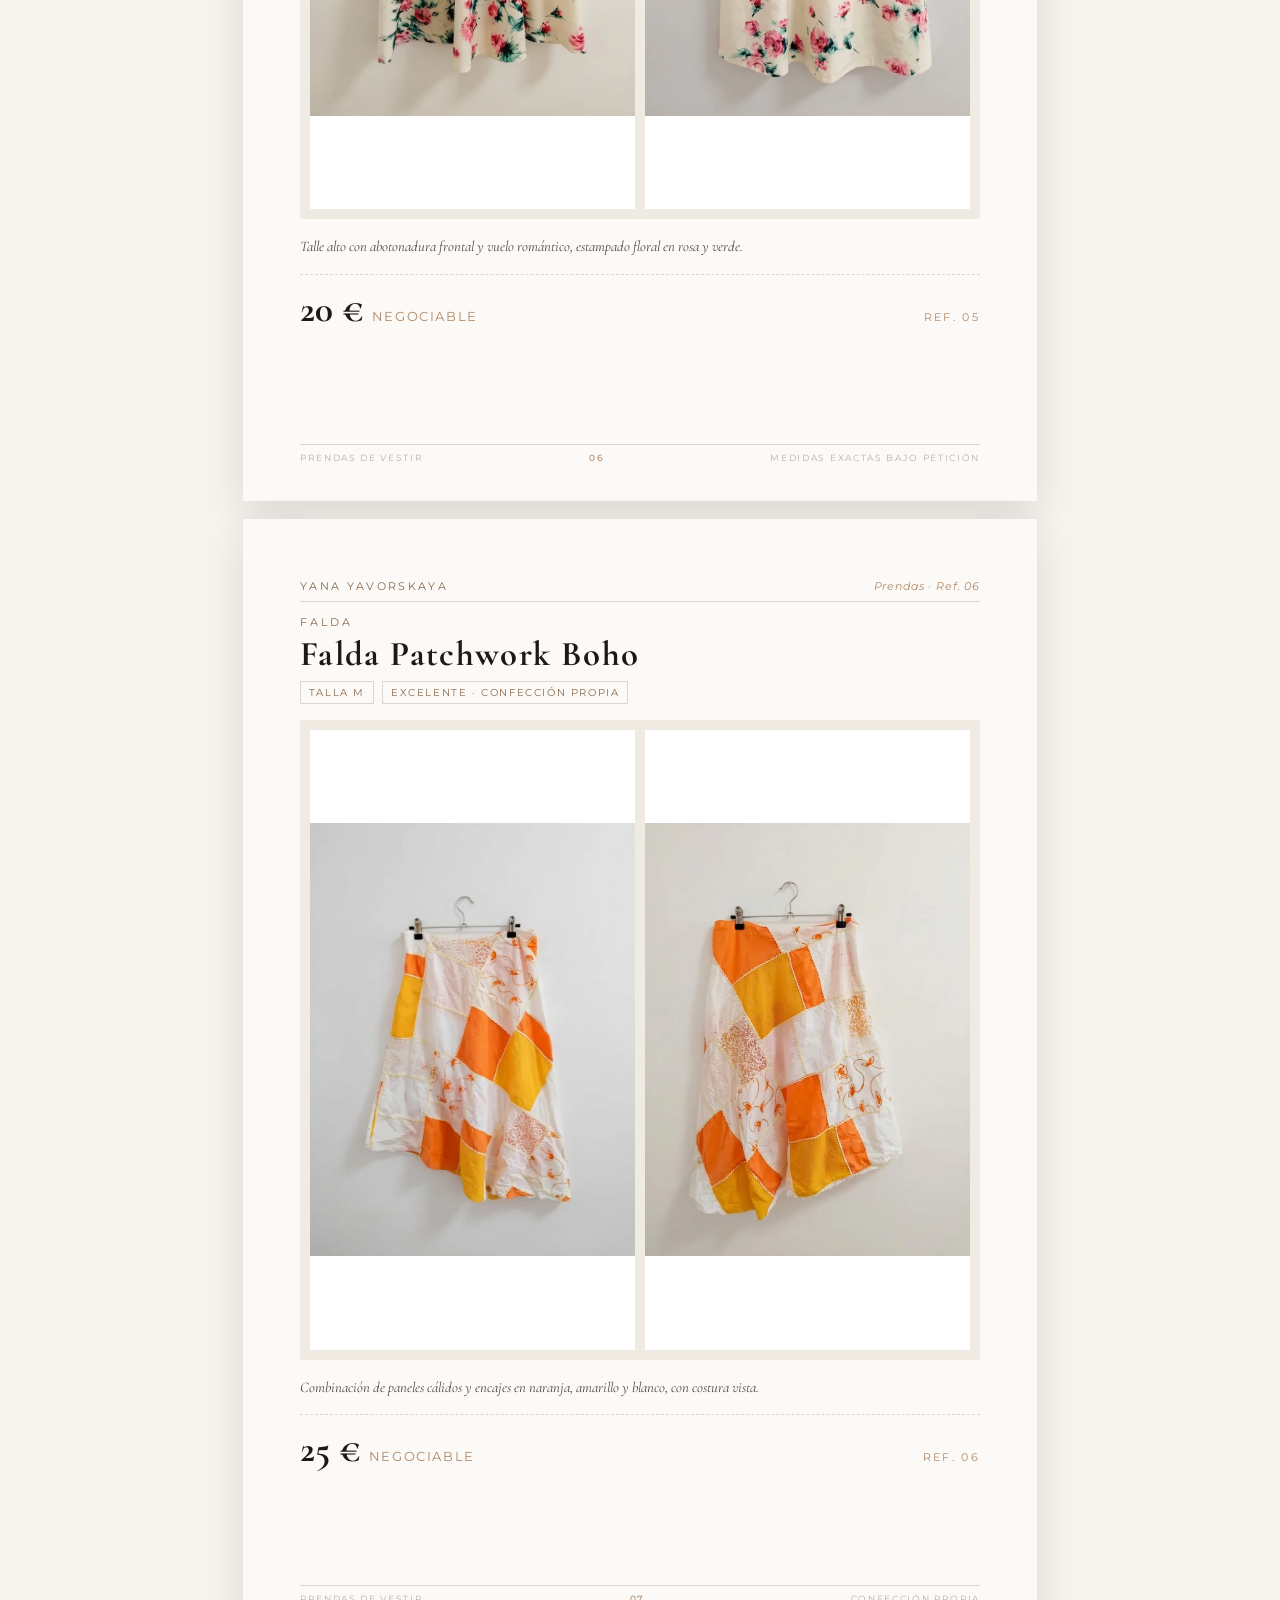
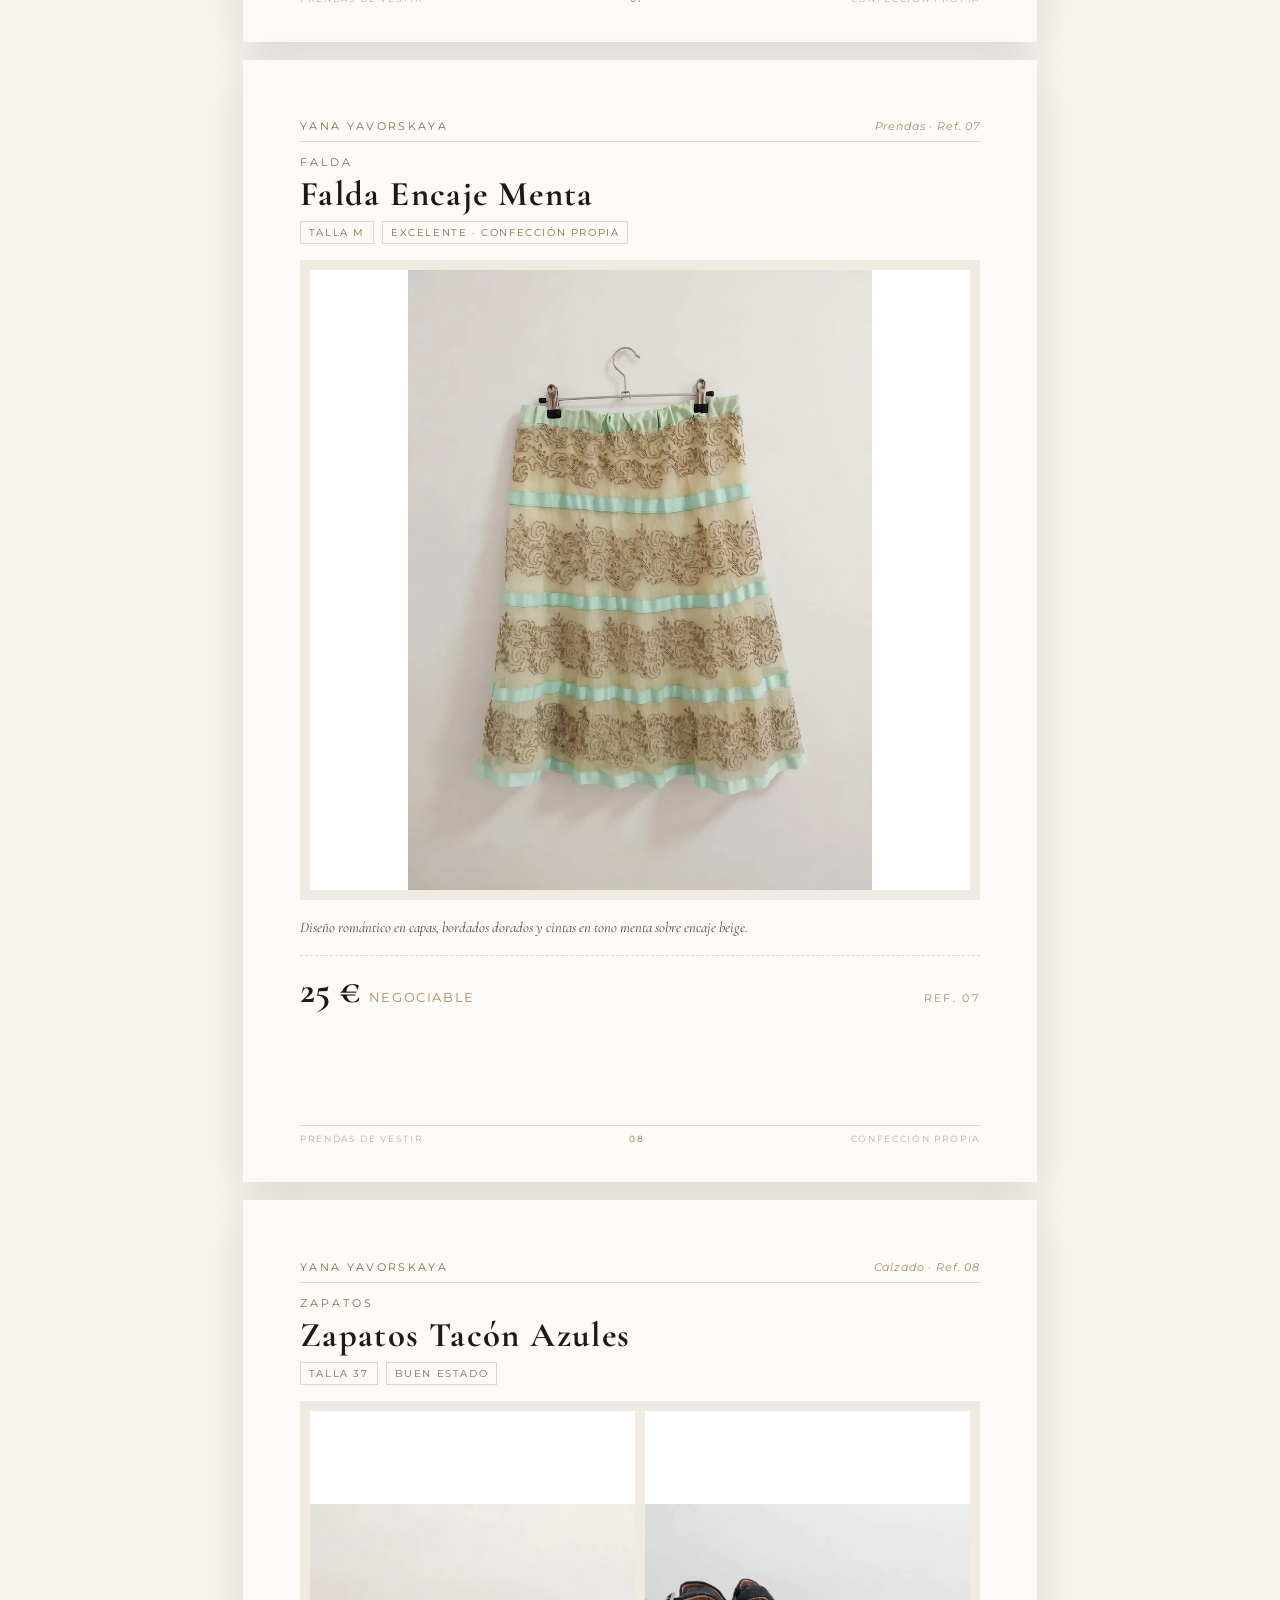
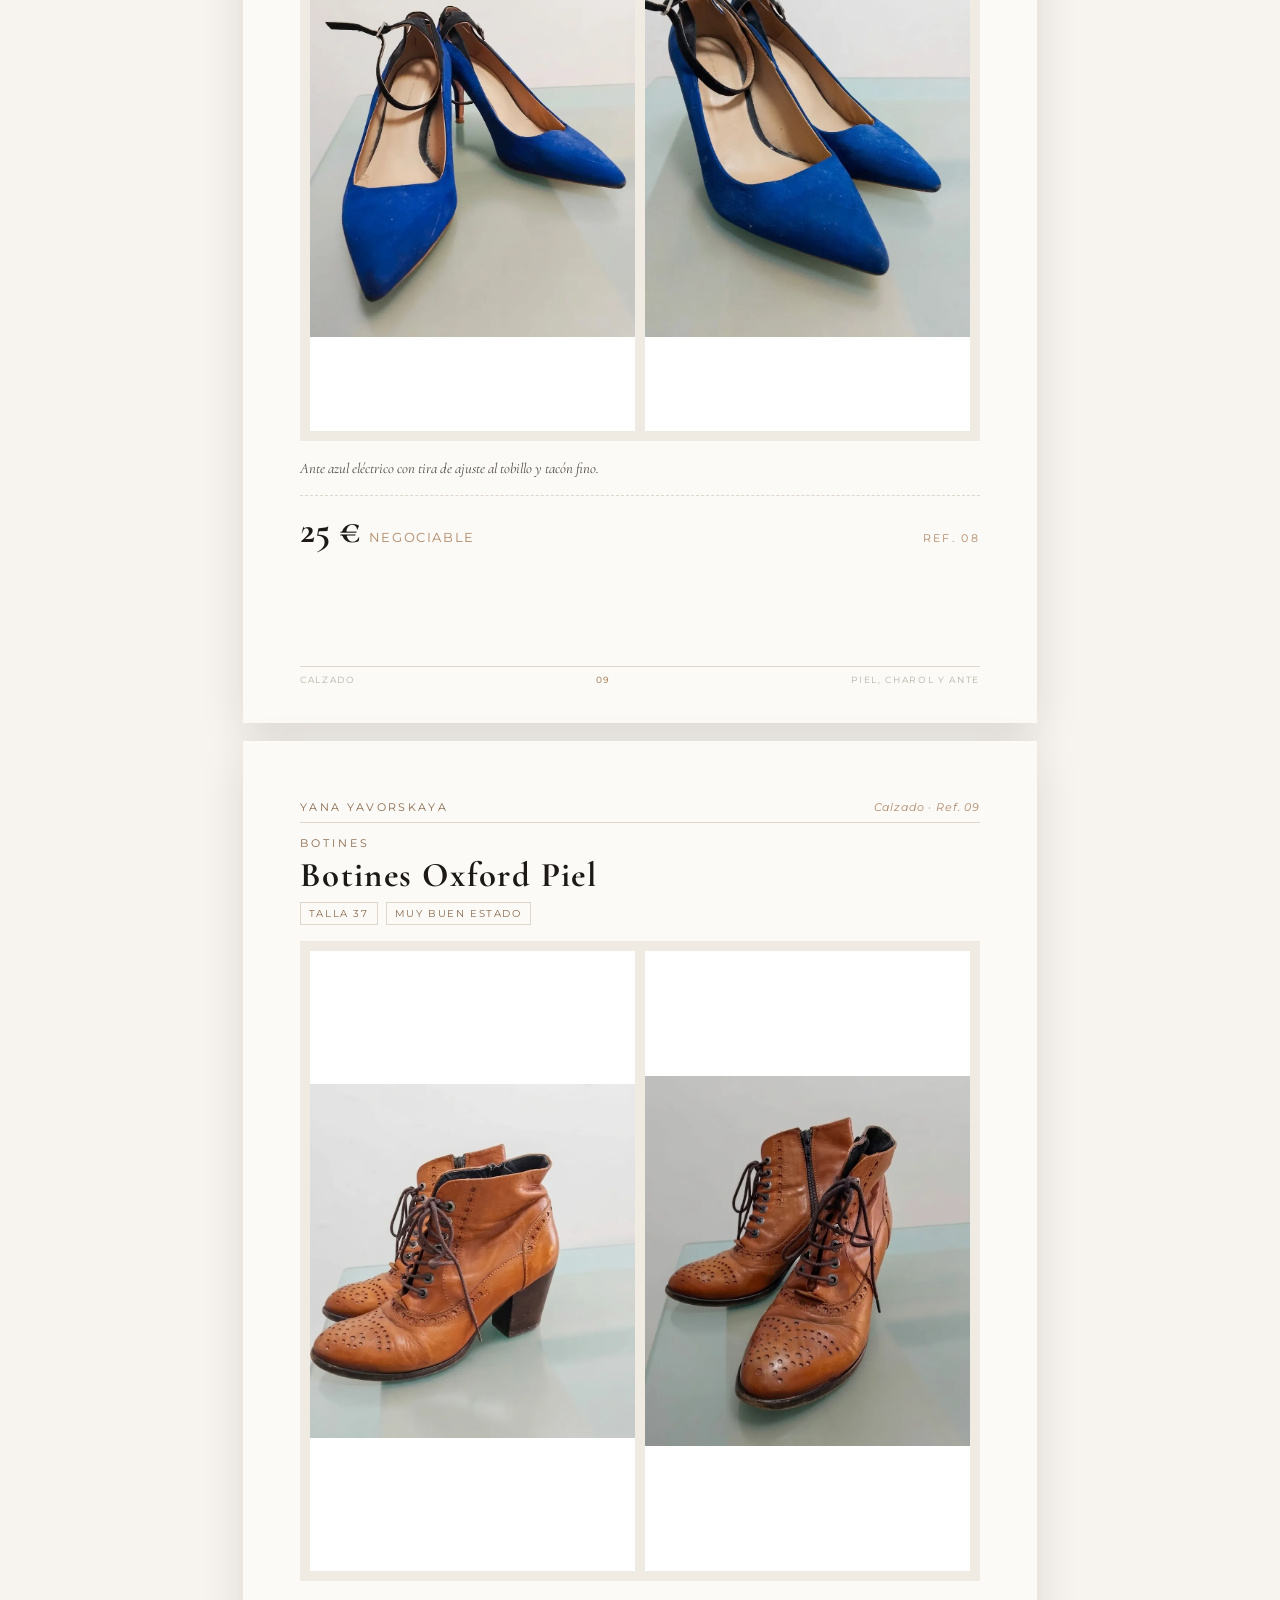
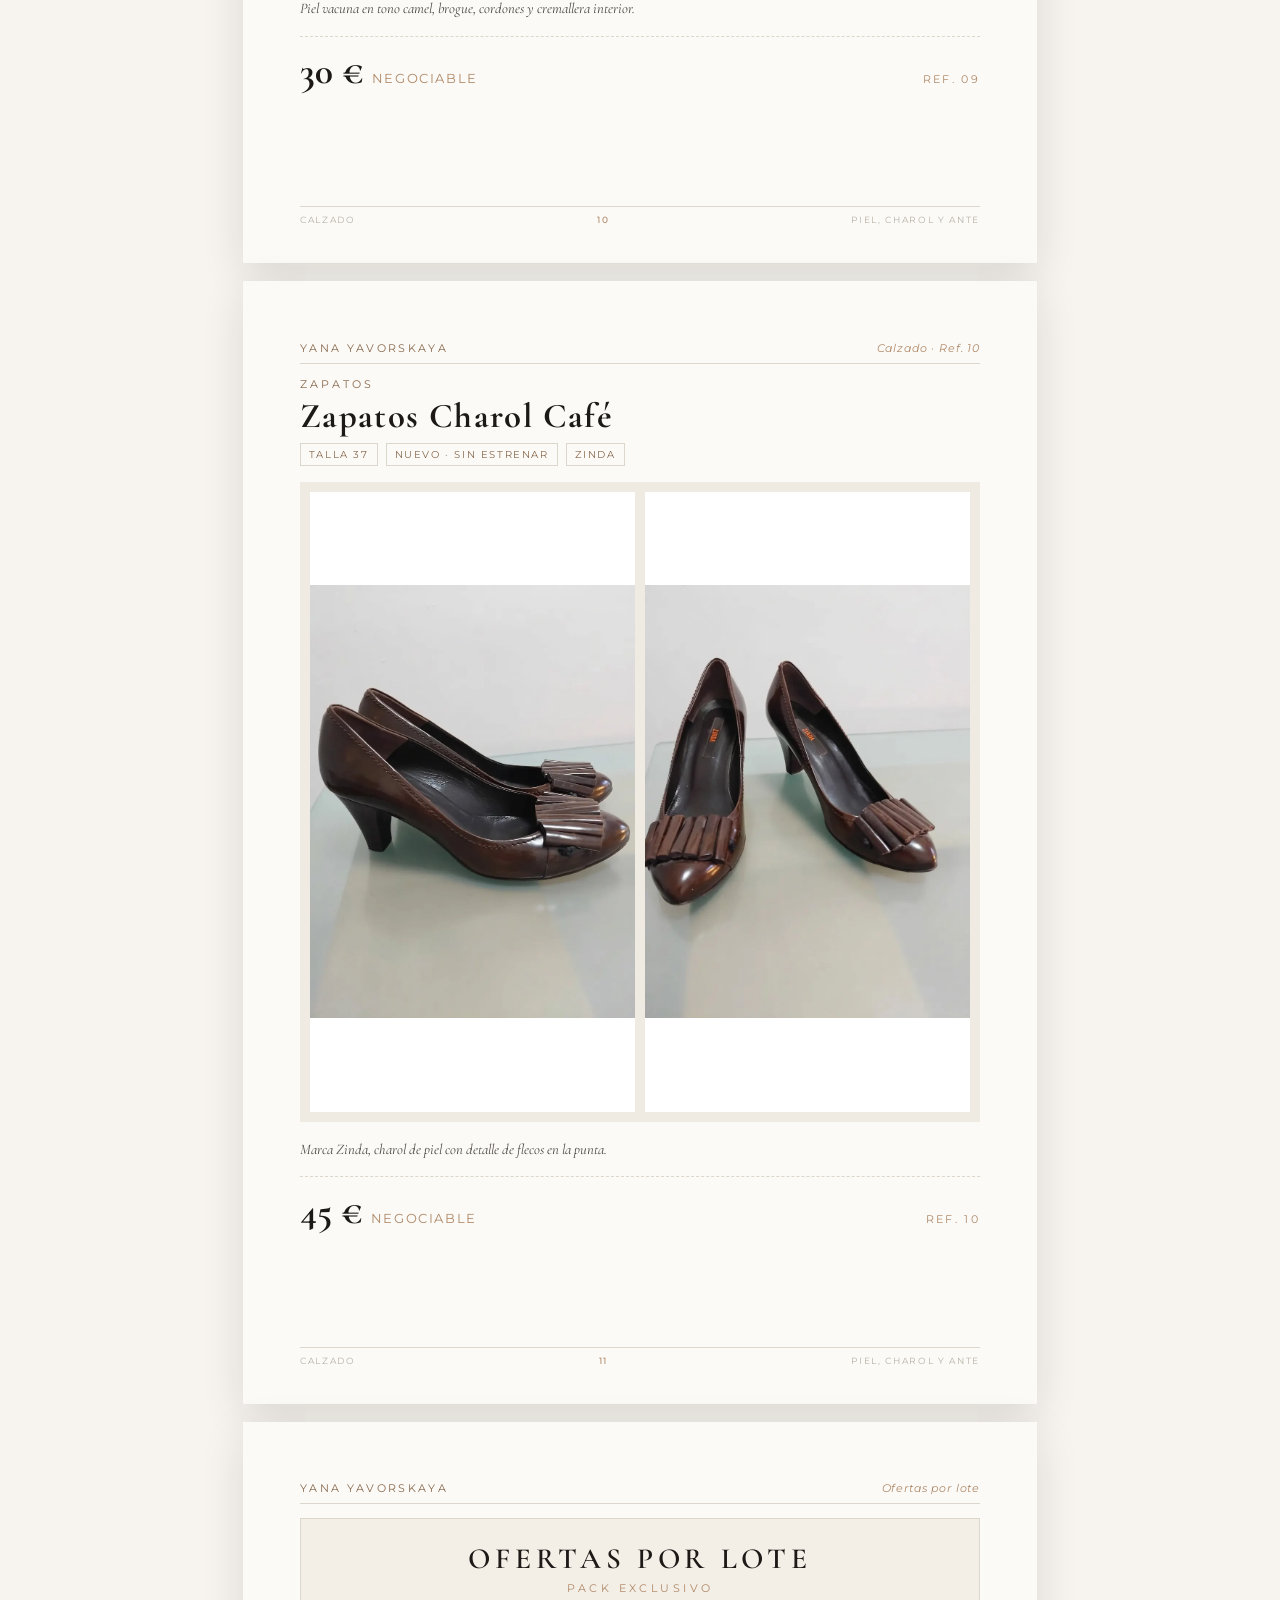
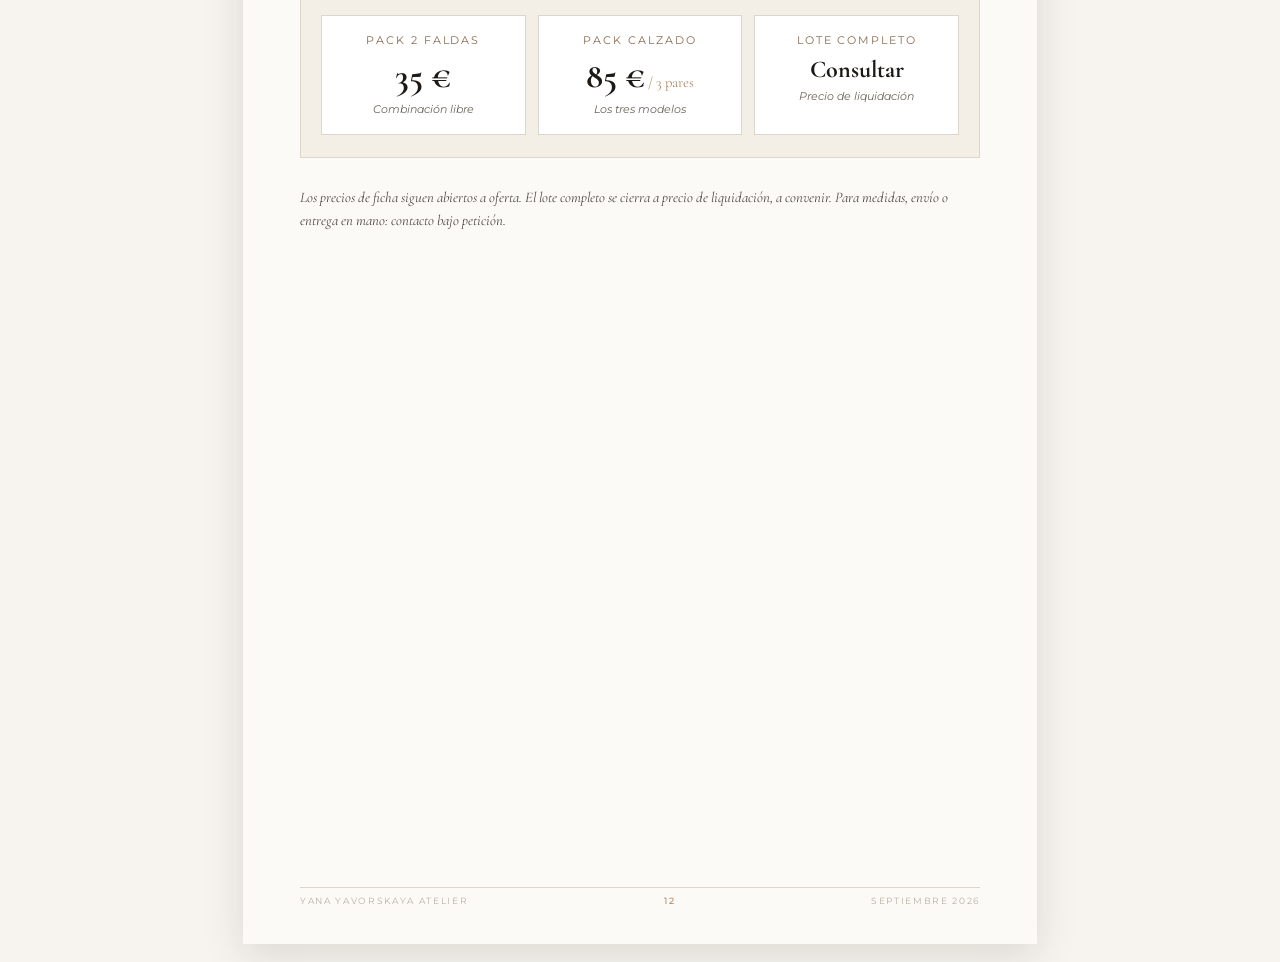
==== commit 8df63db3: "Serve WebP images so the GitHub Pages site loads faster on mobile." ====
--- a/images/index.html
+++ b/images/index.html
@@ -149,7 +149,7 @@
 
 <section class="sheet">
   <div class="cover">
-    <img class="mark" src="../logo-yy.png" alt="Yana Yavorskaya">
+    <img class="mark" src="../logo-yy.webp" alt="Yana Yavorskaya">
     <div class="line"></div>
     <h1>Selección privada<span>Moda y calzado</span></h1>
     <div class="line"></div>
@@ -169,7 +169,7 @@
   <div class="kicker">Blusa</div>
   <h2 class="product-title">Blusa Camuflaje</h2>
   <div class="meta"><span>Talla M</span><span>Excelente estado</span></div>
-  <div class="gallery one"><div class="frame"><img src="blusa-camuflaje.jpeg" alt="Blusa camuflaje en tonos rosa, azul y marrón"></div></div>
+  <div class="gallery one"><div class="frame"><img src="blusa-camuflaje.webp" alt="Blusa camuflaje en tonos rosa, azul y marrón"></div></div>
   <p class="desc">Diseño casual, tejido fluido y estampado militar en tonos rosa, azul y marrón.</p>
   <div class="price-row"><span class="amount">20 €<small>negociable</small></span><span class="tag">Ref. 01</span></div>
   <div class="footer"><span>Prendas de vestir</span><span class="num">02</span><span>Envío · Entrega en mano</span></div>
@@ -181,8 +181,8 @@
   <h2 class="product-title">Falda Tejano Corazones</h2>
   <div class="meta"><span>Talla M</span><span>Nueva · Confección propia</span></div>
   <div class="gallery two">
-    <div class="frame"><img src="falda-tejano-1.jpeg" alt="Falda tejano corazones, vista frontal"></div>
-    <div class="frame"><img src="falda-tejano-2.jpeg" alt="Falda tejano corazones, detalle"></div>
+    <div class="frame"><img src="falda-tejano-1.webp" alt="Falda tejano corazones, vista frontal"></div>
+    <div class="frame"><img src="falda-tejano-2.webp" alt="Falda tejano corazones, detalle"></div>
   </div>
   <p class="desc">Corte en A, pieza artesanal en denim con estampado de corazones y bajo deshilachado.</p>
   <div class="price-row"><span class="amount">20 €<small>negociable</small></span><span class="tag">Ref. 02</span></div>
@@ -194,7 +194,7 @@
   <div class="kicker">Falda</div>
   <h2 class="product-title">Falda Estampada Azul</h2>
   <div class="meta"><span>Talla L</span><span>Nueva</span></div>
-  <div class="gallery one"><div class="frame"><img src="falda-estampada-azul.jpeg" alt="Falda estampada azul y violeta"></div></div>
+  <div class="gallery one"><div class="frame"><img src="falda-estampada-azul.webp" alt="Falda estampada azul y violeta"></div></div>
   <p class="desc">Estampado de puntos azules y violetas, ligera y con forro interior.</p>
   <div class="price-row"><span class="amount">20 €<small>negociable</small></span><span class="tag">Ref. 03</span></div>
   <div class="footer"><span>Prendas de vestir</span><span class="num">04</span><span>Medidas exactas bajo petición</span></div>
@@ -206,8 +206,8 @@
   <h2 class="product-title">Falda Espiga Lana</h2>
   <div class="meta"><span>Talla M</span><span>Muy bien cuidada</span></div>
   <div class="gallery two">
-    <div class="frame"><img src="falda-espiga-1.jpeg" alt="Falda de lana espiga, vista posterior"></div>
-    <div class="frame"><img src="falda-espiga-2.jpeg" alt="Falda de lana espiga, detalle de cinta y encaje"></div>
+    <div class="frame"><img src="falda-espiga-1.webp" alt="Falda de lana espiga, vista posterior"></div>
+    <div class="frame"><img src="falda-espiga-2.webp" alt="Falda de lana espiga, detalle de cinta y encaje"></div>
   </div>
   <p class="desc">Lana de alta calidad, detalle de volantes y cinta inferior en tono oscuro.</p>
   <div class="price-row"><span class="amount">20 €<small>negociable</small></span><span class="tag">Ref. 04</span></div>
@@ -220,8 +220,8 @@
   <h2 class="product-title">Falda Floral Crema</h2>
   <div class="meta"><span>Talla M</span><span>Excelente estado</span></div>
   <div class="gallery two">
-    <div class="frame"><img src="falda-floral-1.jpeg" alt="Falda floral crema, vista general"></div>
-    <div class="frame"><img src="falda-floral-2.jpeg" alt="Falda floral crema, talle y botones"></div>
+    <div class="frame"><img src="falda-floral-1.webp" alt="Falda floral crema, vista general"></div>
+    <div class="frame"><img src="falda-floral-2.webp" alt="Falda floral crema, talle y botones"></div>
   </div>
   <p class="desc">Talle alto con abotonadura frontal y vuelo romántico, estampado floral en rosa y verde.</p>
   <div class="price-row"><span class="amount">20 €<small>negociable</small></span><span class="tag">Ref. 05</span></div>
@@ -234,8 +234,8 @@
   <h2 class="product-title">Falda Patchwork Boho</h2>
   <div class="meta"><span>Talla M</span><span>Excelente · Confección propia</span></div>
   <div class="gallery two">
-    <div class="frame"><img src="falda-patchwork-1.jpeg" alt="Falda patchwork naranja y blanco"></div>
-    <div class="frame"><img src="falda-patchwork-2.jpeg" alt="Falda patchwork, detalle de encaje y bordado"></div>
+    <div class="frame"><img src="falda-patchwork-1.webp" alt="Falda patchwork naranja y blanco"></div>
+    <div class="frame"><img src="falda-patchwork-2.webp" alt="Falda patchwork, detalle de encaje y bordado"></div>
   </div>
   <p class="desc">Combinación de paneles cálidos y encajes en naranja, amarillo y blanco, con costura vista.</p>
   <div class="price-row"><span class="amount">25 €<small>negociable</small></span><span class="tag">Ref. 06</span></div>
@@ -247,7 +247,7 @@
   <div class="kicker">Falda</div>
   <h2 class="product-title">Falda Encaje Menta</h2>
   <div class="meta"><span>Talla M</span><span>Excelente · Confección propia</span></div>
-  <div class="gallery one"><div class="frame"><img src="falda-encaje-menta.jpeg" alt="Falda de encaje beige con cintas menta"></div></div>
+  <div class="gallery one"><div class="frame"><img src="falda-encaje-menta.webp" alt="Falda de encaje beige con cintas menta"></div></div>
   <p class="desc">Diseño romántico en capas, bordados dorados y cintas en tono menta sobre encaje beige.</p>
   <div class="price-row"><span class="amount">25 €<small>negociable</small></span><span class="tag">Ref. 07</span></div>
   <div class="footer"><span>Prendas de vestir</span><span class="num">08</span><span>Confección propia</span></div>
@@ -259,8 +259,8 @@
   <h2 class="product-title">Zapatos Tacón Azules</h2>
   <div class="meta"><span>Talla 37</span><span>Buen estado</span></div>
   <div class="gallery two">
-    <div class="frame"><img src="zapatos-tacon-1.jpeg" alt="Zapatos de tacón azul eléctrico, vista interior"></div>
-    <div class="frame"><img src="zapatos-tacon-2.jpeg" alt="Zapatos de tacón azul eléctrico, perfil"></div>
+    <div class="frame"><img src="zapatos-tacon-1.webp" alt="Zapatos de tacón azul eléctrico, vista interior"></div>
+    <div class="frame"><img src="zapatos-tacon-2.webp" alt="Zapatos de tacón azul eléctrico, perfil"></div>
   </div>
   <p class="desc">Ante azul eléctrico con tira de ajuste al tobillo y tacón fino.</p>
   <div class="price-row"><span class="amount">25 €<small>negociable</small></span><span class="tag">Ref. 08</span></div>
@@ -273,8 +273,8 @@
   <h2 class="product-title">Botines Oxford Piel</h2>
   <div class="meta"><span>Talla 37</span><span>Muy buen estado</span></div>
   <div class="gallery two">
-    <div class="frame"><img src="botines-oxford-1.jpeg" alt="Botines oxford de piel, tres cuartos"></div>
-    <div class="frame"><img src="botines-oxford-2.jpeg" alt="Botines oxford de piel, perfil"></div>
+    <div class="frame"><img src="botines-oxford-1.webp" alt="Botines oxford de piel, tres cuartos"></div>
+    <div class="frame"><img src="botines-oxford-2.webp" alt="Botines oxford de piel, perfil"></div>
   </div>
   <p class="desc">Piel vacuna en tono camel, brogue, cordones y cremallera interior.</p>
   <div class="price-row"><span class="amount">30 €<small>negociable</small></span><span class="tag">Ref. 09</span></div>
@@ -287,8 +287,8 @@
   <h2 class="product-title">Zapatos Charol Café</h2>
   <div class="meta"><span>Talla 37</span><span>Nuevo · Sin estrenar</span><span>Zinda</span></div>
   <div class="gallery two">
-    <div class="frame"><img src="zapatos-charol-1.jpeg" alt="Zapatos charol café Zinda, frente"></div>
-    <div class="frame"><img src="zapatos-charol-2.jpeg" alt="Zapatos charol café Zinda, perfil"></div>
+    <div class="frame"><img src="zapatos-charol-1.webp" alt="Zapatos charol café Zinda, frente"></div>
+    <div class="frame"><img src="zapatos-charol-2.webp" alt="Zapatos charol café Zinda, perfil"></div>
   </div>
   <p class="desc">Marca Zinda, charol de piel con detalle de flecos en la punta.</p>
   <div class="price-row"><span class="amount">45 €<small>negociable</small></span><span class="tag">Ref. 10</span></div>
